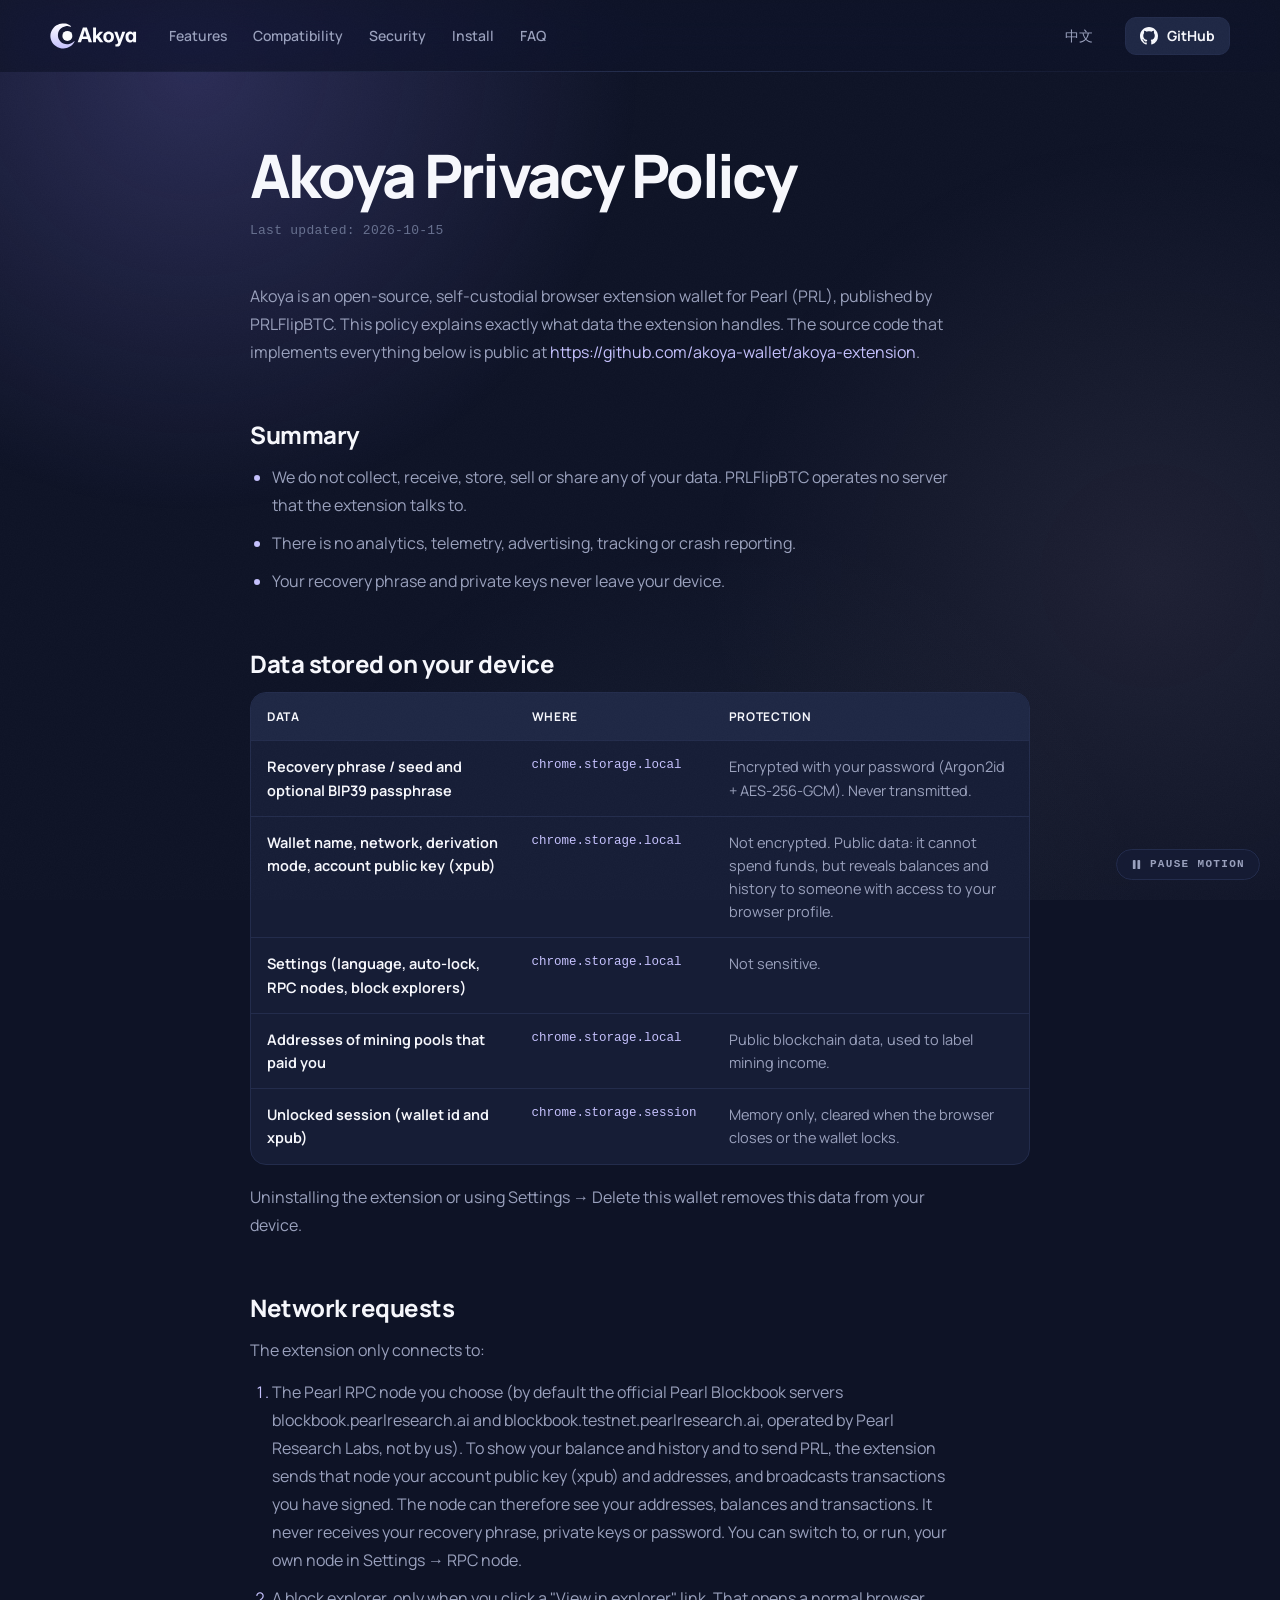
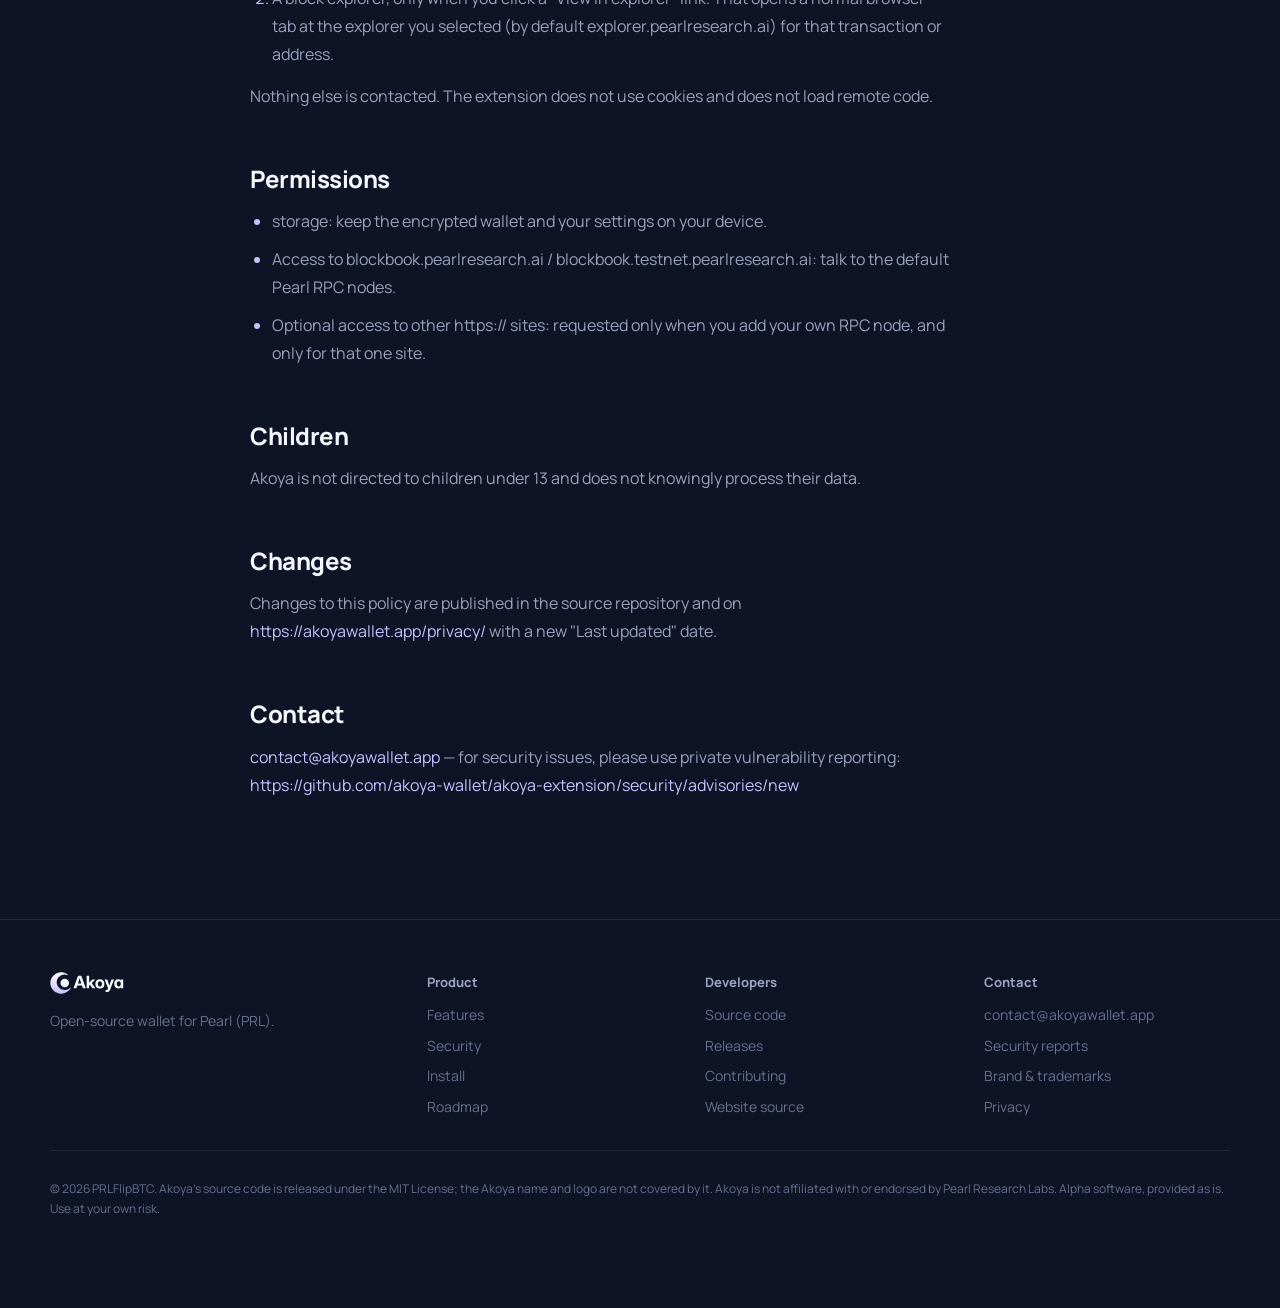
==== privacy/index.html @ c553f6ce "add privacy policy page (en + zh) - /privacy/ and /zh/privacy/: the Akoya extension's privacy policy" ====
<!doctype html>
<html lang="en">
<head>
  <meta charset="utf-8">
  <meta name="viewport" content="width=device-width, initial-scale=1">
  <meta http-equiv="Content-Security-Policy" content="default-src 'none'; img-src 'self'; style-src 'self'; font-src 'self'; base-uri 'none'; form-action 'none'">
  <meta name="referrer" content="strict-origin-when-cross-origin">
  <title>Privacy Policy · Akoya</title>
  <meta name="description" content="What data the Akoya browser extension handles: what stays on your device, what goes to the RPC node you choose, and what is never collected.">
  <link rel="canonical" href="https://akoyawallet.app/privacy/">
  <link rel="alternate" hreflang="en" href="https://akoyawallet.app/privacy/">
  <link rel="alternate" hreflang="zh-Hans" href="https://akoyawallet.app/zh/privacy/">
  <link rel="alternate" hreflang="x-default" href="https://akoyawallet.app/privacy/">
  <meta name="theme-color" content="#0E1326">
  <link rel="icon" href="/favicon.svg" type="image/svg+xml">
  <link rel="icon" href="/assets/icon-32.png" type="image/png" sizes="32x32">
  <link rel="apple-touch-icon" href="/apple-touch-icon.png">
  <link rel="preload" href="/assets/fonts/manrope-latin.woff2" as="font" type="font/woff2" crossorigin>
  <meta property="og:type" content="website">
  <meta property="og:site_name" content="Akoya">
  <meta property="og:url" content="https://akoyawallet.app/privacy/">
  <meta property="og:title" content="Privacy Policy · Akoya">
  <meta property="og:description" content="What data the Akoya browser extension handles: what stays on your device, what goes to the RPC node you choose, and what is never collected.">
  <meta property="og:image" content="https://akoyawallet.app/og.png">
  <meta property="og:image:width" content="1200">
  <meta property="og:image:height" content="630">
  <meta name="twitter:card" content="summary_large_image">
  <link rel="stylesheet" href="/assets/site.css?v=c5e71b8b16">
</head>
<body>
<input type="checkbox" id="still" class="still-toggle" aria-label="Pause animations">
<a class="skip" href="#main">Skip to content</a>
<div class="ambient" aria-hidden="true"><i></i><i></i><i></i></div>

<header class="top">
  <div class="wrap">
    <a class="brand" href="/" aria-label="Akoya home"><img src="/assets/lockup.svg" alt="Akoya" width="88" height="26"></a>
    <nav class="nav" aria-label="Primary">
      <a href="/#features">Features</a>
      <a href="/#compatibility">Compatibility</a>
      <a href="/#security">Security</a>
      <a href="/#install">Install</a>
      <a href="/#faq">FAQ</a>
    </nav>
    <span class="spacer"></span>
    <a class="lang" href="/zh/privacy/" hreflang="zh-Hans" lang="zh-Hans">中文</a>
    <a class="btn sm" href="https://github.com/akoya-wallet/akoya-extension" rel="noopener">
      <svg viewBox="0 0 16 16" fill="currentColor" aria-hidden="true"><path d="M8 0C3.58 0 0 3.58 0 8c0 3.54 2.29 6.53 5.47 7.59.4.07.55-.17.55-.38 0-.19-.01-.82-.01-1.49-2.01.37-2.53-.49-2.69-.94-.09-.23-.48-.94-.82-1.13-.28-.15-.68-.52-.01-.53.63-.01 1.08.58 1.23.82.72 1.21 1.87.87 2.33.66.07-.52.28-.87.51-1.07-1.78-.2-3.64-.89-3.64-3.95 0-.87.31-1.59.82-2.15-.08-.2-.36-1.02.08-2.12 0 0 .67-.21 2.2.82.64-.18 1.32-.27 2-.27.68 0 1.36.09 2 .27 1.53-1.04 2.2-.82 2.2-.82.44 1.1.16 1.92.08 2.12.51.56.82 1.27.82 2.15 0 3.07-1.87 3.75-3.65 3.95.29.25.54.73.54 1.48 0 1.07-.01 1.93-.01 2.2 0 .21.15.46.55.38A8.013 8.013 0 0016 8c0-4.42-3.58-8-8-8z"/></svg>
      <span>GitHub</span>
    </a>
  </div>
</header>

<main id="main">
<article class="policy">
  <div class="wrap">
    <h1>Akoya Privacy Policy</h1>
    <p class="updated">Last updated: 2026-10-15</p>
    <p>Akoya is an open-source, self-custodial browser extension wallet for Pearl (PRL), published by PRLFlipBTC. This policy explains exactly what data the extension handles. The source code that implements everything below is public at <a href="https://github.com/akoya-wallet/akoya-extension" rel="noopener">https://github.com/akoya-wallet/akoya-extension</a>.</p>
    <h2 id="summary">Summary</h2>
    <ul>
      <li>We do not collect, receive, store, sell or share any of your data. PRLFlipBTC operates no server that the extension talks to.</li>
      <li>There is no analytics, telemetry, advertising, tracking or crash reporting.</li>
      <li>Your recovery phrase and private keys never leave your device.</li>
    </ul>
    <h2 id="data">Data stored on your device</h2>
    <div class="table-wrap" role="region" aria-labelledby="data" tabindex="0">
      <table>
        <thead><tr><th scope="col">Data</th><th scope="col">Where</th><th scope="col">Protection</th></tr></thead>
        <tbody>
          <tr><th scope="row">Recovery phrase / seed and optional BIP39 passphrase</th><td data-label="Where">chrome.storage.local</td><td data-label="Protection">Encrypted with your password (Argon2id + AES-256-GCM). Never transmitted.</td></tr>
          <tr><th scope="row">Wallet name, network, derivation mode, account public key (xpub)</th><td data-label="Where">chrome.storage.local</td><td data-label="Protection">Not encrypted. Public data: it cannot spend funds, but reveals balances and history to someone with access to your browser profile.</td></tr>
          <tr><th scope="row">Settings (language, auto-lock, RPC nodes, block explorers)</th><td data-label="Where">chrome.storage.local</td><td data-label="Protection">Not sensitive.</td></tr>
          <tr><th scope="row">Addresses of mining pools that paid you</th><td data-label="Where">chrome.storage.local</td><td data-label="Protection">Public blockchain data, used to label mining income.</td></tr>
          <tr><th scope="row">Unlocked session (wallet id and xpub)</th><td data-label="Where">chrome.storage.session</td><td data-label="Protection">Memory only, cleared when the browser closes or the wallet locks.</td></tr>
        </tbody>
      </table>
    </div>
    <p>Uninstalling the extension or using Settings → Delete this wallet removes this data from your device.</p>
    <h2 id="network">Network requests</h2>
    <p>The extension only connects to:</p>
    <ol>
      <li>The Pearl RPC node you choose (by default the official Pearl Blockbook servers blockbook.pearlresearch.ai and blockbook.testnet.pearlresearch.ai, operated by Pearl Research Labs, not by us). To show your balance and history and to send PRL, the extension sends that node your account public key (xpub) and addresses, and broadcasts transactions you have signed. The node can therefore see your addresses, balances and transactions. It never receives your recovery phrase, private keys or password. You can switch to, or run, your own node in Settings → RPC node.</li>
      <li>A block explorer, only when you click a "View in explorer" link. That opens a normal browser tab at the explorer you selected (by default explorer.pearlresearch.ai) for that transaction or address.</li>
    </ol>
    <p>Nothing else is contacted. The extension does not use cookies and does not load remote code.</p>
    <h2 id="permissions">Permissions</h2>
    <ul>
      <li>storage: keep the encrypted wallet and your settings on your device.</li>
      <li>Access to blockbook.pearlresearch.ai / blockbook.testnet.pearlresearch.ai: talk to the default Pearl RPC nodes.</li>
      <li>Optional access to other https:// sites: requested only when you add your own RPC node, and only for that one site.</li>
    </ul>
    <h2 id="children">Children</h2>
    <p>Akoya is not directed to children under 13 and does not knowingly process their data.</p>
    <h2 id="changes">Changes</h2>
    <p>Changes to this policy are published in the source repository and on <a href="https://akoyawallet.app/privacy/" rel="noopener">https://akoyawallet.app/privacy/</a> with a new "Last updated" date.</p>
    <h2 id="contact">Contact</h2>
    <p><a href="mailto:contact@akoyawallet.app">contact@akoyawallet.app</a> — for security issues, please use private vulnerability reporting: <a href="https://github.com/akoya-wallet/akoya-extension/security/advisories/new" rel="noopener">https://github.com/akoya-wallet/akoya-extension/security/advisories/new</a></p>
  </div>
</article>
</main>

<footer>
  <div class="wrap">
    <div>
      <img src="/assets/lockup.svg" alt="Akoya" width="74" height="22">
      <p>Open-source wallet for Pearl (PRL).</p>
    </div>
    <div>
      <h4>Product</h4>
      <ul>
        <li><a href="/#features">Features</a></li>
        <li><a href="/#security">Security</a></li>
        <li><a href="/#install">Install</a></li>
        <li><a href="/#roadmap">Roadmap</a></li>
      </ul>
    </div>
    <div>
      <h4>Developers</h4>
      <ul>
        <li><a href="https://github.com/akoya-wallet/akoya-extension" rel="noopener">Source code</a></li>
        <li><a href="https://github.com/akoya-wallet/akoya-extension/releases" rel="noopener">Releases</a></li>
        <li><a href="https://github.com/akoya-wallet/akoya-extension/blob/main/CONTRIBUTING.md" rel="noopener">Contributing</a></li>
        <li><a href="https://github.com/akoya-wallet/akoyawallet.app" rel="noopener">Website source</a></li>
      </ul>
    </div>
    <div>
      <h4>Contact</h4>
      <ul>
        <li><a href="mailto:contact@akoyawallet.app">contact@akoyawallet.app</a></li>
        <li><a href="https://github.com/akoya-wallet/akoya-extension/blob/main/SECURITY.md" rel="noopener">Security reports</a></li>
        <li><a href="https://github.com/akoya-wallet/akoya-extension/blob/main/TRADEMARKS.md" rel="noopener">Brand &amp; trademarks</a></li>
        <li><a href="/privacy/">Privacy</a></li>
      </ul>
    </div>
    <p class="legal">© 2026 PRLFlipBTC. Akoya's source code is released under the MIT License; the Akoya name and logo are not covered by it. Akoya is not affiliated with or endorsed by Pearl Research Labs. Alpha software, provided as is. Use at your own risk.</p>
  </div>
</footer>

<label for="still" class="motion-btn"><span class="p"><svg viewBox="0 0 12 12" fill="currentColor" aria-hidden="true"><rect x="2" y="1" width="3" height="10" rx="1"/><rect x="7" y="1" width="3" height="10" rx="1"/></svg>Pause motion</span><span class="r"><svg viewBox="0 0 12 12" fill="currentColor" aria-hidden="true"><path d="M3 1.5v9l7.5-4.5z"/></svg>Play motion</span></label>
</body>
</html>
---- assets/site.css ----
/* akoyawallet.app: every animation here is CSS. No JavaScript, no third-party requests.
   Colours mirror the extension (src/ui/styles.css). Font: Manrope (OFL, assets/fonts/OFL.txt). */

@font-face { font-family: 'Manrope'; font-style: normal; font-display: swap; font-weight: 200 800; src: url('/assets/fonts/manrope-latin.woff2') format('woff2'); unicode-range: U+0000-00FF, U+0131, U+0152-0153, U+02BB-02BC, U+02C6, U+02DA, U+02DC, U+0304, U+0308, U+0329, U+2000-206F, U+20AC, U+2122, U+2191, U+2193, U+2212, U+2215, U+FEFF, U+FFFD; }
@font-face { font-family: 'Manrope'; font-style: normal; font-display: swap; font-weight: 200 800; src: url('/assets/fonts/manrope-latin-ext.woff2') format('woff2'); unicode-range: U+0100-02BA, U+02BD-02C5, U+02C7-02CC, U+02CE-02D7, U+02DD-02FF, U+1D00-1DBF, U+1E00-1E9F, U+1EF2-1EFF, U+2020, U+20A0-20AB, U+20AD-20C0, U+2113, U+2C60-2C7F, U+A720-A7FF; }

@property --a { syntax: '<angle>'; inherits: false; initial-value: 0deg; }

:root {
  --bg: #0e1326;
  --bg-2: #11172a;
  --bg-deep: #0a0e1d;
  --surface: #161d36;
  --surface-2: #1e2744;
  --surface-3: #283255;
  --line: #232c4c;
  --line-soft: rgba(197, 193, 253, 0.1);
  --text: #f6f7fc;
  --muted: #9aa1bd;
  --faint: #67708f;
  --accent: #c5c1fd;
  --accent-ink: #11172a;
  --green: #4fd1a1;
  --red: #ff6b7d;
  --amber: #ffc46b;
  --pink: #f1d6ee;
  --cyan: #c3e4f2;
  --satin: linear-gradient(100deg, #fdfcff 0%, #c5c1fd 18%, #fdfcff 32%, #f1d6ee 46%, #c3e4f2 60%, #fdfcff 72%, #c5c1fd 86%, #fdfcff 100%);
  --font: 'Manrope', -apple-system, BlinkMacSystemFont, 'Segoe UI', 'PingFang SC', 'Hiragino Sans GB', 'Microsoft YaHei', sans-serif;
  --mono: ui-monospace, 'SF Mono', Menlo, Consolas, 'Liberation Mono', monospace;
  --wrap: 1180px;
  --gutter: 28px;
  --ease: cubic-bezier(0.2, 0.8, 0.2, 1);
  color-scheme: dark;
}

*, *::before, *::after { box-sizing: border-box; }
html { scroll-behavior: smooth; scroll-padding-top: 84px; -webkit-text-size-adjust: 100%; }
body { margin: 0; background: var(--bg); color: var(--text); font: 16px/1.6 var(--font); -webkit-font-smoothing: antialiased; overflow-x: clip; }
img, svg { display: block; max-width: 100%; }
a { color: var(--accent); text-decoration: none; }
a:hover { text-decoration: underline; text-underline-offset: 3px; }
code, .mono { font-family: var(--mono); font-size: 0.9em; }
h1, h2, h3 { margin: 0; line-height: 1.05; letter-spacing: -0.035em; font-weight: 750; }
p { margin: 0; }
:focus-visible { outline: 2px solid var(--accent); outline-offset: 3px; border-radius: 6px; }
.sr-only { position: absolute; width: 1px; height: 1px; padding: 0; margin: -1px; overflow: hidden; clip: rect(0 0 0 0); white-space: nowrap; border: 0; }
.skip { position: absolute; left: -9999px; }
.skip:focus { left: 16px; top: 16px; z-index: 100; background: var(--accent); color: var(--accent-ink); padding: 8px 12px; border-radius: 8px; }

.wrap { width: 100%; max-width: calc(var(--wrap) + var(--gutter) * 2); margin: 0 auto; padding: 0 var(--gutter); }
.satin { background: var(--satin); background-size: 250% 100%; -webkit-background-clip: text; background-clip: text; color: transparent; animation: satin 7s linear infinite; }
.eyebrow { display: inline-flex; align-items: center; gap: 12px; font: 600 12px/1 var(--mono); letter-spacing: 0.16em; text-transform: uppercase; color: var(--accent); }
.eyebrow::before { content: ''; width: 28px; height: 1px; background: currentColor; opacity: 0.6; }
.lede { color: var(--muted); font-size: 18px; max-width: 600px; }

/* ---------- ambient background: drifting nacre light + film grain ---------- */
.ambient { position: fixed; inset: 0; z-index: -1; overflow: hidden; pointer-events: none; }
.ambient i { position: absolute; width: 70vmax; height: 70vmax; border-radius: 50%; }
.ambient i:nth-child(1) { left: -20vmax; top: -30vmax; background: radial-gradient(closest-side, rgba(110, 104, 196, 0.3), transparent); animation: drift1 26s ease-in-out infinite alternate; }
.ambient i:nth-child(2) { right: -25vmax; top: 10vmax; background: radial-gradient(closest-side, rgba(241, 214, 238, 0.07), transparent); animation: drift2 32s ease-in-out infinite alternate; }
.ambient i:nth-child(3) { left: 20vmax; bottom: -40vmax; background: radial-gradient(closest-side, rgba(195, 228, 242, 0.06), transparent); animation: drift3 38s ease-in-out infinite alternate; }
body::after { content: ''; position: fixed; inset: 0; z-index: 60; pointer-events: none; background: url('/assets/grain.svg'); opacity: 0.035; }

/* ---------- motion toggle (a checkbox: no JS) ---------- */
.still-toggle { position: fixed; top: 0; left: 0; opacity: 0; pointer-events: none; }
.motion-btn { position: fixed; right: 20px; bottom: 20px; z-index: 70; display: inline-flex; align-items: center; gap: 8px; padding: 9px 14px; border-radius: 999px; background: rgba(22, 29, 54, 0.82); -webkit-backdrop-filter: blur(10px); backdrop-filter: blur(10px); border: 1px solid var(--line); color: var(--muted); font: 600 11px/1 var(--mono); letter-spacing: 0.12em; text-transform: uppercase; cursor: pointer; user-select: none; }
.motion-btn:hover { color: var(--text); }
.motion-btn span { display: inline-flex; align-items: center; gap: 8px; }
.motion-btn .r { display: none; }
.motion-btn svg { width: 11px; height: 11px; }
html:has(.still-toggle:checked) .motion-btn .p { display: none; }
html:has(.still-toggle:checked) .motion-btn .r { display: inline-flex; }
html:has(.still-toggle:focus-visible) .motion-btn { outline: 2px solid var(--accent); outline-offset: 3px; }
html:has(.still-toggle:checked) *, html:has(.still-toggle:checked) *::before, html:has(.still-toggle:checked) *::after { animation-play-state: paused !important; }
html:has(.still-toggle:checked) .reveal, html:has(.still-toggle:checked) .intro > span, html:has(.still-toggle:checked) .rows .row, html:has(.still-toggle:checked) .sec-list li { animation: none !important; }

/* ---------- header ---------- */
.top { position: sticky; top: 0; z-index: 50; background: rgba(14, 19, 38, 0.72); -webkit-backdrop-filter: saturate(150%) blur(16px); backdrop-filter: saturate(150%) blur(16px); }
.top::after { content: ''; position: absolute; inset: auto 0 0; height: 1px; background: linear-gradient(90deg, transparent, var(--line), transparent); }
.top .wrap { display: flex; align-items: center; gap: 32px; height: 72px; }
.brand { flex-shrink: 0; }
.brand img { height: 26px; width: auto; }
.nav { display: flex; gap: 26px; font-size: 14px; font-weight: 550; }
.nav a { color: var(--muted); position: relative; }
.nav a::after { content: ''; position: absolute; left: 0; right: 0; bottom: -6px; height: 1px; background: var(--accent); transform: scaleX(0); transform-origin: left; transition: transform 0.3s var(--ease); }
.nav a:hover { color: var(--text); text-decoration: none; }
.nav a:hover::after { transform: scaleX(1); }
.top .spacer { flex: 1; }
.top .lang { font-size: 14px; color: var(--muted); }
.top .lang:hover { color: var(--text); text-decoration: none; }

/* ---------- buttons ---------- */
.btn { position: relative; overflow: hidden; display: inline-flex; align-items: center; justify-content: center; gap: 9px; height: 50px; padding: 0 22px; border-radius: 14px; font-weight: 700; font-size: 15px; color: var(--text); background: var(--surface-2); border: 1px solid var(--line); white-space: nowrap; transition: background 0.2s, transform 0.25s var(--ease), box-shadow 0.25s; }
.btn:hover { background: var(--surface-3); text-decoration: none; transform: translateY(-2px); }
.btn svg { width: 18px; height: 18px; }
.btn.primary { background: var(--accent); border-color: var(--accent); color: var(--accent-ink); box-shadow: 0 10px 34px rgba(197, 193, 253, 0.28); }
.btn.primary:hover { background: #d3d0ff; box-shadow: 0 16px 46px rgba(197, 193, 253, 0.42); }
.btn.primary::after { content: ''; position: absolute; inset: 0; background: linear-gradient(110deg, transparent 30%, rgba(255, 255, 255, 0.65) 50%, transparent 70%); transform: translateX(-120%); animation: sweep 4.5s var(--ease) infinite 1.5s; }
.btn.sm { height: 38px; padding: 0 14px; font-size: 14px; border-radius: 11px; }

/* ---------- hero ---------- */
.hero { position: relative; padding: 60px 0 48px; overflow-x: clip; }
.hero > .wrap { display: grid; grid-template-columns: minmax(0, 1.05fr) minmax(0, 0.95fr); gap: 40px; align-items: center; }
.hero-top { display: flex; flex-wrap: wrap; align-items: center; gap: 14px 18px; }
.badge { display: inline-flex; align-items: center; gap: 8px; padding: 6px 12px 6px 10px; border-radius: 999px; background: rgba(197, 193, 253, 0.1); border: 1px solid rgba(197, 193, 253, 0.26); color: var(--accent); font-size: 13px; font-weight: 700; }
.badge .dot { width: 7px; height: 7px; border-radius: 50%; background: var(--accent); animation: ping-a 2.4s ease-out infinite; }
.display { font-size: clamp(56px, 8.2vw, 112px); line-height: 0.98; letter-spacing: -0.052em; font-weight: 800; margin: 28px 0 26px; }
.display .line { display: block; overflow: hidden; padding: 0 0.04em 0.08em 0; margin-bottom: -0.08em; }
.display .line > span { display: inline-block; }
.intro > span { animation: line-up 1.1s var(--ease) both; }
.intro + .intro > span { animation-delay: 0.14s; }
.hero .lede { font-size: 19px; }
.cta { display: flex; flex-wrap: wrap; gap: 12px; margin-top: 34px; }
.fine { margin-top: 18px; font-size: 13px; color: var(--faint); }

/* key-flow diagram: keys stay left, only signatures cross the wall */
.flow { margin-top: 40px; max-width: 520px; padding-top: 22px; border-top: 1px solid var(--line-soft); }
.flow-head { display: flex; justify-content: space-between; font: 600 10.5px/1 var(--mono); letter-spacing: 0.16em; text-transform: uppercase; color: var(--faint); margin-bottom: 8px; }
.flow svg { width: 100%; height: auto; overflow: visible; }
.flow .wire { fill: none; stroke: rgba(197, 193, 253, 0.18); stroke-width: 1.2; }
.flow .beam { fill: none; stroke: var(--accent); stroke-width: 2.2; stroke-linecap: round; stroke-dasharray: 10 260; animation: beam 3s linear infinite; filter: drop-shadow(0 0 4px rgba(197, 193, 253, 0.9)); }
.flow .beam.b2 { animation-delay: -1s; }
.flow .beam.b3 { animation-delay: -2s; }
.flow .beam.out { stroke: var(--green); filter: drop-shadow(0 0 5px rgba(79, 209, 161, 0.9)); stroke-dasharray: 12 200; animation: beam-out 2s linear infinite 0.6s; }
.flow .wall { stroke: rgba(197, 193, 253, 0.25); stroke-dasharray: 3 5; }
.flow .node { fill: var(--surface); stroke: rgba(197, 193, 253, 0.35); }
.flow .glyph { fill: none; stroke: var(--accent); stroke-width: 1.6; stroke-linecap: round; stroke-linejoin: round; }
.flow .hub-ring { fill: none; stroke: var(--accent); transform-origin: 236px 82px; animation: hub-pulse 3s ease-out infinite; }
.flow .hub { fill: var(--bg-deep); stroke: rgba(197, 193, 253, 0.6); }
.flow text { font: 600 10px var(--mono); fill: var(--faint); letter-spacing: 0.05em; }
.flow text.out { fill: var(--green); }
.flow-foot { display: grid; grid-template-columns: 1fr 1fr; gap: 16px; margin-top: 8px; font-size: 13px; color: var(--muted); }
.flow-foot p:last-child { text-align: right; }
.flow-foot b { display: block; color: var(--text); font-weight: 700; }

/* stage: pearl, satellites, floating device */
.stage { position: relative; display: grid; place-items: center; min-height: 660px; perspective: 1400px; }
.orb { position: absolute; width: 470px; height: 470px; border-radius: 50%; right: -80px; top: 40px; background: radial-gradient(circle at 34% 30%, #ffffff 0%, #eeebff 13%, #c5c1fd 38%, #7f79cf 68%, #343872 100%); box-shadow: 0 0 140px 50px rgba(197, 193, 253, 0.16); animation: breathe 9s ease-in-out infinite; }
.orb::before { content: ''; position: absolute; inset: 0; border-radius: 50%; background: conic-gradient(from var(--a), transparent 0deg, rgba(241, 214, 238, 0.6) 60deg, transparent 120deg, rgba(195, 228, 242, 0.55) 200deg, transparent 260deg, rgba(255, 255, 255, 0.4) 320deg, transparent 360deg); mix-blend-mode: soft-light; animation: spin 14s linear infinite; }
.orb::after { content: ''; position: absolute; inset: 0; border-radius: 50%; background: radial-gradient(circle at 70% 78%, rgba(195, 228, 242, 0.4), transparent 45%), radial-gradient(circle at 22% 70%, rgba(241, 214, 238, 0.4), transparent 40%); }
.mini { position: absolute; border-radius: 50%; background: radial-gradient(circle at 35% 30%, #fff, #c5c1fd 55%, #4b4f8f); box-shadow: 0 0 24px rgba(197, 193, 253, 0.5); }
.mini.m1 { width: 22px; height: 22px; left: 4%; top: 16%; animation: float-a 7s ease-in-out infinite; }
.mini.m2 { width: 12px; height: 12px; right: 12%; bottom: 10%; animation: float-b 9s ease-in-out infinite; }
.mini.m3 { width: 8px; height: 8px; left: 16%; bottom: 12%; animation: float-a 11s ease-in-out infinite -3s; }
.mini.m4 { width: 16px; height: 16px; right: 4%; top: 4%; animation: float-b 8s ease-in-out infinite -2s; }
.device { position: relative; animation: float 7s ease-in-out infinite; transform-style: preserve-3d; }
.device .popup { transform: rotateY(-7deg) rotateX(3deg) rotateZ(0.5deg); transition: transform 0.9s var(--ease); }
.stage:hover .device .popup { transform: none; }
.chip { position: absolute; z-index: 2; display: flex; align-items: center; gap: 10px; padding: 10px 14px 10px 10px; border-radius: 14px; background: rgba(22, 29, 54, 0.84); -webkit-backdrop-filter: blur(12px); backdrop-filter: blur(12px); border: 1px solid var(--line); box-shadow: 0 20px 50px rgba(3, 6, 18, 0.5); font-size: 13px; font-weight: 700; white-space: nowrap; }
.chip small { display: block; color: var(--faint); font-weight: 500; font-size: 11px; }
.chip .ci { width: 30px; height: 30px; border-radius: 9px; display: grid; place-items: center; background: rgba(197, 193, 253, 0.14); color: var(--accent); }
.chip .ci.g { background: rgba(79, 209, 161, 0.14); color: var(--green); }
.chip .ci svg { width: 16px; height: 16px; }
.chip.c1 { left: -6px; top: 110px; animation: bob 6s ease-in-out infinite; }
.chip.c2 { right: -34px; bottom: 74px; animation: bob 7s ease-in-out infinite -2.5s; }
.caption { position: absolute; bottom: 0; left: 0; right: 0; text-align: center; font-size: 12px; color: var(--faint); }

/* ---------- popup mock (mirrors the real home screen) ---------- */
.popup { position: relative; width: 340px; border-radius: 24px; background: var(--bg-2); border: 1px solid var(--line); box-shadow: 0 50px 100px rgba(3, 6, 18, 0.65), 0 0 0 1px rgba(255, 255, 255, 0.04) inset; overflow: hidden; font-size: 13px; line-height: 1.45; user-select: none; }
.popup::after { content: ''; position: absolute; inset: 0; pointer-events: none; background: linear-gradient(115deg, transparent 35%, rgba(255, 255, 255, 0.07) 48%, transparent 60%); transform: translateX(-100%); animation: sheen 7s ease-in-out infinite 2s; }
.popup .bar { display: flex; align-items: center; gap: 8px; padding: 12px 12px 6px; }
.popup .acct { display: flex; align-items: center; gap: 8px; font-weight: 700; }
.popup .grow { flex: 1; min-width: 0; }
.avatar { width: 28px; height: 28px; border-radius: 50%; flex-shrink: 0; background: linear-gradient(180deg, #fdfcff 0%, #c5c1fd 100%); box-shadow: inset 0 -2px 4px rgba(0, 0, 0, 0.25); display: grid; place-items: center; font-size: 12px; font-weight: 800; color: var(--accent-ink); }
.pill { font-size: 11px; padding: 3px 8px; border-radius: 999px; background: var(--surface-2); color: var(--muted); white-space: nowrap; }
.popup .ib { width: 30px; height: 30px; display: grid; place-items: center; color: var(--muted); }
.popup .ib svg { width: 17px; height: 17px; }
.popup .ib.spin svg { animation: spin-r 6s linear infinite; }
.popup .balance { text-align: center; padding: 24px 0 18px; }
.popup .amount { display: inline-flex; align-items: flex-end; font-size: 38px; font-weight: 800; letter-spacing: -0.03em; line-height: 1; font-variant-numeric: tabular-nums; }
.popup .unit { font-size: 16px; color: var(--muted); font-weight: 700; margin-left: 7px; letter-spacing: 0; }
.odo { display: inline-block; height: 1em; overflow: hidden; }
.odo > span { display: block; transform: translateY(var(--to)); animation: odo 2.2s var(--ease) both 0.2s; }
.odo > span > span { display: block; height: 1em; line-height: 1; }
.odo.n1 { --to: -1em; } .odo.n2 { --to: -2em; } .odo.n4 { --to: -4em; } .odo.n5 { --to: -5em; } .odo.n8 { --to: -8em; }
.odo.o2 > span { animation-delay: 0.3s; } .odo.o3 > span { animation-delay: 0.4s; } .odo.o4 > span { animation-delay: 0.5s; } .odo.o5 > span { animation-delay: 0.6s; }
.popup .sub { margin: 12px auto 0; width: 220px; font-size: 12px; color: var(--amber); }
.mature { position: relative; height: 4px; margin-top: 8px; border-radius: 4px; background: rgba(255, 196, 107, 0.14); overflow: hidden; }
.mature i { position: absolute; inset: 0 28% 0 0; border-radius: 4px; background: linear-gradient(90deg, rgba(255, 196, 107, 0.6), var(--amber)); transform-origin: left; animation: grow 2.4s var(--ease) both 0.6s; overflow: hidden; }
.mature i::after { content: ''; position: absolute; inset: 0; background: linear-gradient(90deg, transparent, rgba(255, 255, 255, 0.75), transparent); transform: translateX(-100%); animation: sheen 2.6s ease-in-out infinite 3s; }
.popup .actions { display: grid; grid-template-columns: repeat(3, 1fr); gap: 8px; padding: 0 14px; }
.popup .action { background: var(--surface); border-radius: 14px; padding: 12px 4px 10px; display: flex; flex-direction: column; align-items: center; gap: 6px; font-size: 12px; }
.popup .action .ic { width: 32px; height: 32px; border-radius: 50%; background: rgba(197, 193, 253, 0.14); color: var(--accent); display: grid; place-items: center; }
.popup .action .ic svg { width: 16px; height: 16px; }
.popup .sect { display: flex; justify-content: space-between; color: var(--muted); font-size: 12px; padding: 18px 16px 8px; }
.popup .sect span:last-child { color: var(--accent); }
.popup .list { display: grid; gap: 6px; padding: 0 14px 14px; }
.popup .item { position: relative; display: flex; align-items: center; gap: 10px; background: var(--surface); border-radius: 12px; padding: 9px 11px; animation: slide-in 0.8s var(--ease) both; }
.popup .item:nth-child(1) { animation-delay: 0.9s; } .popup .item:nth-child(2) { animation-delay: 1.05s; } .popup .item:nth-child(3) { animation-delay: 1.2s; }
.popup .item.fresh::before { content: ''; position: absolute; inset: 0; border-radius: inherit; box-shadow: 0 0 0 1px rgba(79, 209, 161, 0.55), 0 0 18px rgba(79, 209, 161, 0.18); opacity: 0; animation: fresh 4s ease-in-out infinite 2s; }
.popup .tx { width: 32px; height: 32px; border-radius: 50%; display: grid; place-items: center; flex-shrink: 0; }
.popup .tx svg { width: 16px; height: 16px; }
.popup .tx.in { color: var(--green); background: rgba(79, 209, 161, 0.12); }
.popup .tx.out { color: var(--accent); background: rgba(197, 193, 253, 0.12); }
.popup .tx.mine { color: var(--amber); background: rgba(255, 196, 107, 0.12); }
.popup .t { font-weight: 700; font-size: 13px; }
.popup .m { color: var(--faint); font-size: 11px; font-family: var(--mono); }
.popup .v { text-align: right; font-weight: 750; font-variant-numeric: tabular-nums; }
.popup .v.in { color: var(--green); }
.popup .tabs { display: grid; grid-template-columns: repeat(3, 1fr); border-top: 1px solid var(--line); padding: 8px 0 10px; }
.popup .tabs span { display: flex; flex-direction: column; align-items: center; gap: 3px; font-size: 11px; color: var(--faint); }
.popup .tabs span.on { color: var(--accent); }
.popup .tabs svg { width: 18px; height: 18px; }

/* ---------- marquee ---------- */
.marquee { position: relative; overflow: hidden; border-top: 1px solid var(--line-soft); border-bottom: 1px solid var(--line-soft); background: rgba(10, 14, 29, 0.55); -webkit-mask: linear-gradient(90deg, transparent, #000 8%, #000 92%, transparent); mask: linear-gradient(90deg, transparent, #000 8%, #000 92%, transparent); }
.marquee-track { display: flex; width: max-content; animation: marquee 52s linear infinite; }
.marquee:hover .marquee-track { animation-play-state: paused; }
.marquee ul { list-style: none; margin: 0; padding: 22px 0; display: flex; }
.marquee li { display: flex; align-items: center; gap: 8px; padding-left: 26px; font: 500 13px/1 var(--mono); letter-spacing: 0.04em; color: var(--muted); white-space: nowrap; }
.marquee li::after { content: ''; width: 7px; height: 7px; border-radius: 50%; margin-left: 18px; background: radial-gradient(circle at 35% 30%, #fff, #c5c1fd 60%, #5a5ea0); }
.marquee li b { color: var(--text); font-weight: 700; }

/* ---------- sections ---------- */
section.block { padding: 128px 0; position: relative; }
.head { max-width: 760px; margin-bottom: 60px; }
.head h2 { font-size: clamp(38px, 5.2vw, 64px); margin: 20px 0 20px; }
.head.center { margin-left: auto; margin-right: auto; text-align: center; }
.head.center .lede { margin: 0 auto; }
.head.center .eyebrow::after { content: ''; width: 28px; height: 1px; background: currentColor; opacity: 0.6; }

/* scroll-driven reveals (Chrome, Edge, Safari 26+). Without support everything is simply visible. */
@supports (animation-timeline: view()) {
  .reveal { animation: rise linear both; animation-timeline: view(); animation-range: entry 0% entry 55%; }
  .reveal.d1 { animation-range: entry 8% entry 63%; }
  .reveal.d2 { animation-range: entry 16% entry 71%; }
  .reveal.d3 { animation-range: entry 24% entry 79%; }
  .sec-list li { animation: rise-x linear both; animation-timeline: view(); animation-range: entry 10% cover 30%; }
  .road-line i { animation: fill-x linear both; animation-timeline: view(); animation-range: entry 40% cover 50%; }
  .rows .row { animation: row-in linear both; animation-timeline: view(); animation-range: entry 10% cover 30%; }
  .rows .row:nth-child(2) { animation-range: entry 25% cover 38%; }
  .rows .row:nth-child(3) { animation-range: entry 40% cover 46%; }
}

/* features: bento */
.bento { display: grid; grid-template-columns: repeat(3, minmax(0, 1fr)); gap: 16px; }
.card { position: relative; isolation: isolate; background: linear-gradient(180deg, var(--surface) 0%, rgba(22, 29, 54, 0.55) 100%); border: 1px solid var(--line-soft); border-radius: 22px; padding: 28px; transition: transform 0.45s var(--ease); }
.card::before { content: ''; position: absolute; inset: -1px; z-index: -1; border-radius: inherit; padding: 1px; background: conic-gradient(from var(--a), transparent 0deg, transparent 200deg, var(--accent) 260deg, var(--pink) 300deg, var(--cyan) 330deg, transparent 360deg); -webkit-mask: linear-gradient(#000 0 0) content-box, linear-gradient(#000 0 0); -webkit-mask-composite: xor; mask-composite: exclude; opacity: 0; transition: opacity 0.4s; animation: spin 5s linear infinite; }
.card:hover { transform: translateY(-4px); }
.card:hover::before { opacity: 1; }
.card .ic { width: 44px; height: 44px; border-radius: 13px; background: rgba(197, 193, 253, 0.12); color: var(--accent); display: grid; place-items: center; margin-bottom: 22px; transition: transform 0.45s var(--ease); }
.card:hover .ic { transform: rotate(-8deg) scale(1.08); }
.card .ic svg { width: 21px; height: 21px; }
.card h3 { font-size: 19px; letter-spacing: -0.015em; margin-bottom: 8px; }
.card p { color: var(--muted); font-size: 15px; }
.card.wide { grid-column: span 2; display: grid; grid-template-columns: minmax(0, 0.85fr) minmax(0, 1.15fr); gap: 28px; align-items: center; }

/* review mini-visual */
.review { position: relative; border-radius: 16px; background: var(--bg-deep); border: 1px solid var(--line); padding: 14px; font-size: 13px; overflow: hidden; }
.review .rv { position: relative; z-index: 1; display: flex; align-items: center; justify-content: space-between; gap: 12px; height: 39px; padding: 0 10px; }
.review .rv span { color: var(--faint); }
.review .rv b { font-weight: 700; }
.review .rv code { color: var(--muted); }
.review .scan { position: absolute; left: 14px; right: 14px; top: 14px; height: 39px; border-radius: 9px; background: rgba(197, 193, 253, 0.1); box-shadow: inset 0 0 0 1px rgba(197, 193, 253, 0.28); animation: scan 6s var(--ease) infinite; }
.review .sign { position: relative; margin-top: 10px; height: 42px; border-radius: 11px; display: grid; place-items: center; background: var(--surface-2); font-weight: 750; overflow: hidden; }
.review .sign::before { content: ''; position: absolute; inset: 0; background: var(--accent); transform: scaleX(0); transform-origin: left; animation: sign-fill 6s var(--ease) infinite; }
.review .sign span { position: relative; display: inline-flex; align-items: center; gap: 8px; animation: sign-ink 6s linear infinite; }
.review .sign svg { width: 16px; height: 16px; stroke-dasharray: 24; stroke-dashoffset: 24; animation: tick 6s ease infinite; }

/* maturity mini-visual */
.blocks { position: relative; }
.blocks > div { display: grid; grid-template-columns: repeat(10, minmax(0, 1fr)); gap: 6px; }
.blocks i { aspect-ratio: 1; border-radius: 5px; background: var(--surface-2); border: 1px solid var(--line); }
.blocks .on { position: absolute; inset: 0; animation: ripen 10s infinite; }
.blocks .on i { background: rgba(255, 196, 107, 0.5); border-color: rgba(255, 196, 107, 0.9); box-shadow: 0 0 12px rgba(255, 196, 107, 0.25); animation: ripen-i 10s infinite; }
.mature-box { border-radius: 16px; background: var(--bg-deep); border: 1px solid var(--line); padding: 18px; }
.mature-box .status { display: flex; justify-content: space-between; align-items: center; gap: 12px; margin-top: 16px; font-size: 13px; }
.mature-box .status > span { color: var(--faint); font-family: var(--mono); font-size: 12px; }
.flip { position: relative; display: inline-block; height: 1.4em; overflow: hidden; font-weight: 750; text-align: right; }
.flip > span { display: flex; flex-direction: column; animation: flip-state 10s linear infinite; }
.flip > span > span { height: 1.4em; line-height: 1.4em; }
.flip .a { color: var(--amber); }
.flip .b { color: var(--green); }

/* ---------- compatibility ---------- */
.tint { background: linear-gradient(180deg, transparent 0%, rgba(10, 14, 29, 0.7) 18%, rgba(10, 14, 29, 0.7) 82%, transparent 100%); }
.split { display: grid; grid-template-columns: minmax(0, 1fr) minmax(0, 1fr); gap: 72px; align-items: center; }
.split .head { margin-bottom: 0; }
.split .lede + .lede { margin-top: 16px; }
.diagram { position: relative; background: var(--surface); border: 1px solid var(--line-soft); border-radius: 24px; padding: 30px; box-shadow: 0 40px 90px rgba(3, 6, 18, 0.4); }
.phrase { position: relative; font: 13px/1.6 var(--mono); background: var(--bg-deep); border: 1px dashed var(--line); border-radius: 13px; padding: 13px 15px; }
.phrase b { color: var(--text); font-weight: 750; font-family: var(--font); font-size: 12px; display: block; margin-bottom: 4px; letter-spacing: 0.02em; }
.phrase .dots { background: linear-gradient(90deg, var(--faint) 0%, var(--faint) 40%, var(--accent) 50%, var(--faint) 60%, var(--faint) 100%); background-size: 250% 100%; -webkit-background-clip: text; background-clip: text; color: transparent; animation: satin 3.5s linear infinite; }
.rows { position: relative; display: grid; gap: 10px; margin-top: 22px; padding-left: 28px; }
.rows::before { content: ''; position: absolute; left: 10px; top: -22px; bottom: 30px; width: 2px; border-radius: 2px; background: var(--line); }
.rows::after { content: ''; position: absolute; left: 10px; top: -22px; width: 2px; height: 40px; border-radius: 2px; background: linear-gradient(transparent, var(--accent), transparent); animation: spine 2.6s ease-in infinite; }
.row { position: relative; display: grid; grid-template-columns: 1fr auto 22px; align-items: center; gap: 12px; padding: 13px 15px; border-radius: 13px; background: var(--bg-2); border: 1px solid var(--line); view-timeline: --row block; }
.row::before { content: ''; position: absolute; left: -19px; top: 50%; width: 19px; height: 2px; background: var(--line); }
.row .who { font-weight: 750; font-size: 14px; }
.row .who small { display: block; color: var(--faint); font-weight: 500; font-size: 12px; }
.row code { color: var(--muted); font-size: 13px; }
.row svg { width: 20px; height: 20px; }
.row.ok svg { color: var(--green); }
.row.ok svg path { stroke-dasharray: 24; }
.row.akoya { border-color: rgba(197, 193, 253, 0.5); background: rgba(197, 193, 253, 0.07); box-shadow: 0 0 0 4px rgba(197, 193, 253, 0.05); }
.row.akoya::before { background: var(--accent); }
.row.bad { border-color: rgba(255, 107, 125, 0.32); }
.row.bad code { color: var(--red); position: relative; }
.row.bad code::after { content: ''; position: absolute; left: 0; right: 0; top: 52%; height: 1.5px; background: var(--red); transform-origin: left; animation: strike 4s var(--ease) infinite; }
.row.bad svg { color: var(--red); animation: shake 4s ease infinite; }
@supports (animation-timeline: view()) {
  .row.ok svg path { animation: tick-in linear both; animation-timeline: --row; animation-range: cover 20% cover 40%; }
}
.diagram .note { margin-top: 16px; font-size: 12px; color: var(--faint); }
.specs { margin-top: 30px; display: grid; grid-template-columns: auto 1fr; gap: 10px 22px; font-size: 14px; }
.specs dt { color: var(--faint); }
.specs dd { margin: 0; font-family: var(--mono); font-size: 13px; color: var(--text); overflow-wrap: anywhere; }

/* ---------- security ---------- */
#security .split { align-items: start; }
#security .head { position: sticky; top: 112px; }
.vault { position: relative; width: 240px; height: 240px; margin-top: 48px; }
.vault > svg { position: absolute; inset: 0; width: 100%; height: 100%; overflow: visible; }
.vault .r1 { animation: spin-r 40s linear infinite; transform-origin: 120px 120px; }
.vault .r2 { animation: spin-r 24s linear infinite reverse; transform-origin: 120px 120px; }
.vault .r3 { animation: spin-r 70s linear infinite; transform-origin: 120px 120px; }
.vault text { font: 600 9.5px var(--mono); letter-spacing: 0.2em; fill: var(--accent); fill-opacity: 0.85; }
.vault .core { position: absolute; inset: 76px; border-radius: 50%; display: grid; place-items: center; background: radial-gradient(circle at 35% 30%, #2c3560, var(--bg-deep)); border: 1px solid rgba(197, 193, 253, 0.35); box-shadow: 0 0 60px rgba(197, 193, 253, 0.25); color: var(--accent); animation: breathe 5s ease-in-out infinite; }
.vault .core svg { width: 32px; height: 32px; }
.sec-list { list-style: none; margin: 0; padding: 0; counter-reset: s; border-top: 1px solid var(--line); }
.sec-list li { counter-increment: s; display: grid; grid-template-columns: 56px 1fr; gap: 6px 12px; padding: 24px 0; border-bottom: 1px solid var(--line); }
.sec-list li::before { content: counter(s, decimal-leading-zero); grid-row: span 2; align-self: start; display: grid; place-items: center; width: 38px; height: 38px; border-radius: 50%; border: 1px solid rgba(197, 193, 253, 0.3); font: 600 12px/1 var(--mono); color: var(--accent); background: rgba(197, 193, 253, 0.06); }
.sec-list b { font-size: 17px; font-weight: 750; }
.sec-list span { color: var(--muted); font-size: 15px; }
.links { display: flex; flex-wrap: wrap; gap: 10px; margin-top: 32px; }

/* ---------- install ---------- */
.steps-wrap { position: relative; }
.steps { position: relative; list-style: none; margin: 0; padding: 0; display: grid; grid-template-columns: repeat(3, minmax(0, 1fr)); gap: 16px; counter-reset: st; }
.steps li { counter-increment: st; position: relative; padding: 26px; border-radius: 20px; background: var(--surface); border: 1px solid var(--line-soft); }
.steps li::before { content: counter(st); position: relative; z-index: 2; display: grid; place-items: center; width: 36px; height: 36px; border-radius: 50%; background: var(--accent); color: var(--accent-ink); font-weight: 800; font-size: 14px; margin-bottom: 18px; box-shadow: 0 0 24px rgba(197, 193, 253, 0.5); }
.steps h3 { font-size: 18px; margin-bottom: 8px; letter-spacing: -0.01em; }
.steps p { color: var(--muted); font-size: 15px; }
.steps code { color: var(--text); background: var(--bg-deep); padding: 1px 6px; border-radius: 6px; }
.verify { margin-top: 16px; display: grid; grid-template-columns: minmax(0, 0.9fr) minmax(0, 1.1fr); gap: 32px; align-items: center; padding: 30px; border-radius: 20px; border: 1px solid var(--line-soft); background: var(--surface); }
.verify h3 { font-size: 19px; margin-bottom: 8px; }
.verify p { color: var(--muted); font-size: 15px; }
pre { margin: 0; padding: 18px 20px; border-radius: 13px; background: var(--bg-deep); border: 1px solid var(--line); overflow-x: auto; font: 13px/1.75 var(--mono); color: var(--text); }
pre .c { color: var(--faint); }
pre .caret { display: inline-block; width: 8px; height: 1.1em; vertical-align: -0.2em; background: var(--accent); animation: blink 1.1s steps(1) infinite; }
.store { margin-top: 16px; display: flex; align-items: center; gap: 14px; padding: 18px 22px; border-radius: 15px; border: 1px dashed var(--line); color: var(--muted); font-size: 15px; }
.store svg { width: 22px; height: 22px; color: var(--accent); flex-shrink: 0; }
.store b { color: var(--text); }

/* ---------- safety ---------- */
section.block.safety { padding-bottom: 0; }
.safety .panel { position: relative; isolation: isolate; overflow: hidden; border-radius: 28px; padding: 52px; background: radial-gradient(600px 300px at 100% 0%, rgba(255, 196, 107, 0.1), transparent 70%), var(--surface); display: grid; grid-template-columns: minmax(0, 1fr) minmax(0, 1fr); gap: 48px; }
.safety .panel::before { content: ''; position: absolute; inset: 0; z-index: -1; border-radius: inherit; padding: 1px; background: conic-gradient(from var(--a), rgba(255, 196, 107, 0.15) 0deg, rgba(255, 196, 107, 0.15) 250deg, var(--amber) 300deg, rgba(255, 196, 107, 0.15) 350deg); -webkit-mask: linear-gradient(#000 0 0) content-box, linear-gradient(#000 0 0); -webkit-mask-composite: xor; mask-composite: exclude; animation: spin 8s linear infinite; }
.safety h2 { font-size: clamp(30px, 3.8vw, 44px); margin: 18px 0 16px; }
.safety .eyebrow { color: var(--amber); }
.safety ul { list-style: none; margin: 0; padding: 0; display: grid; gap: 16px; align-content: center; }
.safety li { display: grid; grid-template-columns: 22px 1fr; gap: 12px; color: var(--muted); font-size: 15px; }
.safety li svg { width: 20px; height: 20px; color: var(--amber); margin-top: 2px; }
.safety li b { color: var(--text); font-weight: 700; }
.safety code { color: var(--text); }

/* ---------- roadmap ---------- */
.road-line { position: relative; height: 2px; margin: 0 0 30px; background: var(--line); border-radius: 2px; }
.road-line i { position: absolute; left: 0; top: 0; bottom: 0; width: 33.3%; background: linear-gradient(90deg, var(--green), var(--accent)); border-radius: 2px; transform-origin: left; }
.road-line b { position: absolute; left: 33.3%; top: 50%; width: 12px; height: 12px; margin: -6px 0 0 -6px; border-radius: 50%; background: var(--accent); animation: ping-a 2.4s ease-out infinite; }
.road { display: grid; grid-template-columns: repeat(3, minmax(0, 1fr)); gap: 16px; }
.road .col { border-radius: 20px; padding: 28px; border: 1px solid var(--line-soft); background: var(--surface); }
.road h3 { font-size: 15px; display: flex; align-items: center; gap: 10px; margin-bottom: 18px; letter-spacing: 0; }
.road h3 i { width: 9px; height: 9px; border-radius: 50%; background: var(--faint); }
.road .now h3 i { background: var(--green); animation: ping-g 2.4s ease-out infinite; }
.road .next h3 i { background: var(--accent); }
.road ul { list-style: none; margin: 0; padding: 0; display: grid; gap: 12px; }
.road li { color: var(--muted); font-size: 15px; padding-left: 18px; position: relative; }
.road li::before { content: ''; position: absolute; left: 0; top: 0.75em; width: 8px; height: 1px; background: var(--faint); }
.road li b { color: var(--text); font-weight: 700; }

/* ---------- faq ---------- */
.faq { max-width: 840px; margin: 0 auto; border-top: 1px solid var(--line); interpolate-size: allow-keywords; }
.faq details { border-bottom: 1px solid var(--line); }
.faq details::details-content { height: 0; overflow: clip; transition: height 0.4s var(--ease), content-visibility 0.4s allow-discrete; }
.faq details[open]::details-content { height: auto; }
.faq summary { list-style: none; cursor: pointer; padding: 24px 44px 24px 0; font-weight: 750; font-size: 18px; position: relative; transition: color 0.2s; }
.faq summary:hover { color: var(--accent); }
.faq summary::-webkit-details-marker { display: none; }
.faq summary::before, .faq summary::after { content: ''; position: absolute; right: 6px; top: 50%; width: 14px; height: 2px; border-radius: 2px; background: var(--muted); transition: transform 0.35s var(--ease); }
.faq summary::after { transform: rotate(90deg); }
.faq details[open] summary::after { transform: rotate(0deg); }
.faq details p { color: var(--muted); padding: 0 0 22px; max-width: 740px; }
.faq details p + p { margin-top: -10px; }

/* ---------- closing ---------- */
.closing { text-align: center; padding: 140px 0; position: relative; overflow: hidden; }
.closing::before { content: ''; position: absolute; left: 50%; top: 50%; width: 1000px; height: 560px; transform: translate(-50%, -50%); background: radial-gradient(closest-side, rgba(110, 104, 196, 0.32), transparent); pointer-events: none; }
.closing .wrap { position: relative; }
.halo { position: relative; width: 136px; height: 136px; margin: 0 auto 34px; display: grid; place-items: center; }
.halo::before { content: ''; position: absolute; inset: 0; border-radius: 50%; background: conic-gradient(from var(--a), transparent, rgba(197, 193, 253, 0.9), transparent 40%, rgba(241, 214, 238, 0.7), transparent 70%, rgba(195, 228, 242, 0.8), transparent); -webkit-mask: radial-gradient(closest-side, transparent 92%, #000 94%); mask: radial-gradient(closest-side, transparent 92%, #000 94%); animation: spin 6s linear infinite; }
.halo img { width: 84px; height: 84px; }
.halo .orbit { position: absolute; inset: 0; animation: spin-r 9s linear infinite; }
.halo .orbit::after { content: ''; position: absolute; left: 50%; top: -5px; width: 10px; height: 10px; margin-left: -5px; border-radius: 50%; background: radial-gradient(circle at 35% 30%, #fff, #c5c1fd 60%, #5a5ea0); box-shadow: 0 0 14px rgba(197, 193, 253, 0.9); }
.closing h2 { font-size: clamp(42px, 6.2vw, 80px); letter-spacing: -0.05em; font-weight: 800; }
.closing .lede { margin: 20px auto 0; }
.closing .cta { justify-content: center; }

/* ---------- footer ---------- */
footer { border-top: 1px solid var(--line); padding: 52px 0 88px; font-size: 14px; color: var(--faint); }
footer .wrap { display: grid; grid-template-columns: 1.4fr 1fr 1fr 1fr; gap: 32px; }
footer img { height: 22px; width: auto; margin-bottom: 16px; }
footer h4 { margin: 0 0 12px; color: var(--muted); font-size: 13px; font-weight: 750; }
footer ul { list-style: none; margin: 0; padding: 0; display: grid; gap: 8px; }
footer a { color: var(--faint); }
footer a:hover { color: var(--text); }
footer .legal { grid-column: 1 / -1; padding-top: 28px; border-top: 1px solid var(--line-soft); font-size: 12px; line-height: 1.7; }

/* ---------- policy pages (privacy) ---------- */
.policy { padding: 72px 0 120px; }
.policy .wrap { max-width: calc(780px + var(--gutter) * 2); }
.policy h1 { font-size: clamp(38px, 5.4vw, 60px); letter-spacing: -0.045em; font-weight: 800; margin: 0 0 14px; }
.policy .updated { margin-bottom: 40px; color: var(--faint); font: 500 13px/1.6 var(--mono); letter-spacing: 0.02em; }
.policy h2 { font-size: 24px; letter-spacing: -0.02em; margin: 56px 0 16px; scroll-margin-top: 96px; }
.policy p, .policy li { color: var(--muted); font-size: 16px; line-height: 1.75; }
.policy p, .policy ul, .policy ol { max-width: 70ch; }
.policy p + p, .policy p + ul, .policy p + ol, .policy ul + p, .policy ol + p { margin-top: 14px; }
.policy ul, .policy ol { margin: 0; padding-left: 22px; display: grid; gap: 10px; }
.policy li::marker { color: var(--accent); }
.policy a { overflow-wrap: anywhere; }
.policy .table-wrap { margin-top: 4px; overflow-x: auto; border: 1px solid var(--line); border-radius: 16px; background: var(--surface); }
.policy .table-wrap:focus-visible { outline-offset: 2px; }
.policy table { width: 100%; min-width: 600px; border-collapse: collapse; font-size: 14.5px; }
.policy th, .policy td { text-align: left; vertical-align: top; padding: 14px 16px; border-bottom: 1px solid var(--line); line-height: 1.6; }
.policy thead th { background: var(--surface-2); color: var(--text); font-size: 12px; font-weight: 700; letter-spacing: 0.06em; text-transform: uppercase; }
.policy tbody th { color: var(--text); font-weight: 650; width: 34%; }
.policy td { color: var(--muted); }
.policy td:first-of-type { font-family: var(--mono); font-size: 12.5px; white-space: nowrap; color: var(--accent); }
.policy tbody tr:last-child th, .policy tbody tr:last-child td { border-bottom: 0; }
.policy .table-wrap + p { margin-top: 18px; }
:lang(zh) .policy thead th { letter-spacing: 0.02em; }

/* ---------- keyframes ---------- */
@keyframes satin { to { background-position: -250% 0; } }
@keyframes spin { to { --a: 360deg; } }
@keyframes spin-r { to { transform: rotate(360deg); } }
@keyframes sweep { 0% { transform: translateX(-120%); } 30%, 100% { transform: translateX(120%); } }
@keyframes sheen { 0% { transform: translateX(-100%); } 35%, 100% { transform: translateX(100%); } }
@keyframes ping { 0% { box-shadow: 0 0 0 0 rgba(255, 196, 107, 0.55); } 80%, 100% { box-shadow: 0 0 0 9px rgba(255, 196, 107, 0); } }
@keyframes ping-g { 0% { box-shadow: 0 0 0 0 rgba(79, 209, 161, 0.55); } 80%, 100% { box-shadow: 0 0 0 9px rgba(79, 209, 161, 0); } }
@keyframes ping-a { 0% { box-shadow: 0 0 0 0 rgba(197, 193, 253, 0.6); } 80%, 100% { box-shadow: 0 0 0 12px rgba(197, 193, 253, 0); } }
@keyframes line-up { from { transform: translateY(110%); } }
@keyframes beam { from { stroke-dashoffset: 270; } to { stroke-dashoffset: 0; } }
@keyframes beam-out { from { stroke-dashoffset: 212; } to { stroke-dashoffset: 0; } }
@keyframes hub-pulse { 0% { transform: scale(1); stroke-opacity: 0.7; } 100% { transform: scale(1.75); stroke-opacity: 0; } }
@keyframes breathe { 0%, 100% { transform: scale(1); } 50% { transform: scale(1.035); } }
@keyframes float { 0%, 100% { transform: translateY(0); } 50% { transform: translateY(-14px); } }
@keyframes bob { 0%, 100% { transform: translateY(0); } 50% { transform: translateY(-10px); } }
@keyframes float-a { 0%, 100% { transform: translate(0, 0); } 50% { transform: translate(14px, -22px); } }
@keyframes float-b { 0%, 100% { transform: translate(0, 0); } 50% { transform: translate(-18px, 16px); } }
@keyframes drift1 { to { transform: translate(18vmax, 12vmax) scale(1.15); } }
@keyframes drift2 { to { transform: translate(-14vmax, 18vmax) scale(0.9); } }
@keyframes drift3 { to { transform: translate(-10vmax, -16vmax) scale(1.1); } }
@keyframes odo { from { transform: translateY(0); } }
@keyframes grow { from { transform: scaleX(0); } }
@keyframes slide-in { from { opacity: 0; transform: translateY(14px); } }
@keyframes fresh { 0%, 100% { opacity: 0; } 15%, 45% { opacity: 1; } }
@keyframes marquee { to { transform: translateX(-50%); } }
@keyframes rise { from { opacity: 0; transform: translateY(48px); } }
@keyframes rise-x { from { opacity: 0; transform: translateX(32px); } }
@keyframes row-in { from { opacity: 0; transform: translateX(-24px); } }
@keyframes fill-x { from { transform: scaleX(0); } }
@keyframes tick-in { from { stroke-dashoffset: 24; } to { stroke-dashoffset: 0; } }
@keyframes scan { 0%, 8% { transform: translateY(0); opacity: 1; } 16%, 24% { transform: translateY(39px); } 32%, 40% { transform: translateY(78px); } 48%, 58% { transform: translateY(117px); opacity: 1; } 64%, 100% { transform: translateY(117px); opacity: 0; } }
@keyframes sign-fill { 0%, 60% { transform: scaleX(0); opacity: 1; } 76%, 94% { transform: scaleX(1); opacity: 1; } 100% { transform: scaleX(1); opacity: 0; } }
@keyframes sign-ink { 0%, 68% { color: var(--text); } 72%, 96% { color: var(--accent-ink); } 100% { color: var(--text); } }
@keyframes tick { 0%, 76% { stroke-dashoffset: 24; } 86%, 96% { stroke-dashoffset: 0; } 100% { stroke-dashoffset: 24; } }
@keyframes ripen { 0% { clip-path: inset(0 100% 0 0); animation-timing-function: steps(10, jump-start); } 58%, 95% { clip-path: inset(0 0 0 0); opacity: 1; } 100% { clip-path: inset(0 0 0 0); opacity: 0; } }
@keyframes ripen-i { 0%, 60% { background: rgba(255, 196, 107, 0.5); border-color: rgba(255, 196, 107, 0.9); box-shadow: 0 0 12px rgba(255, 196, 107, 0.25); } 63%, 100% { background: rgba(79, 209, 161, 0.55); border-color: rgba(79, 209, 161, 0.95); box-shadow: 0 0 14px rgba(79, 209, 161, 0.3); } }
@keyframes flip-state { 0%, 59% { transform: translateY(0); } 62%, 96% { transform: translateY(-1.4em); } 100% { transform: translateY(0); } }
@keyframes spine { from { transform: translateY(0); opacity: 1; } to { transform: translateY(240px); opacity: 0; } }
@keyframes strike { 0%, 20% { transform: scaleX(0); } 40%, 100% { transform: scaleX(1); } }
@keyframes shake { 0%, 38%, 52%, 100% { transform: translateX(0); } 41%, 47% { transform: translateX(-3px); } 44%, 50% { transform: translateX(3px); } }
@keyframes blink { 50% { opacity: 0; } }

/* ---------- responsive ---------- */
@media (max-width: 1020px) {
  .nav { display: none; }
  .hero > .wrap, .split, .safety .panel, .verify { grid-template-columns: minmax(0, 1fr); }
  .stage { min-height: 0; padding: 48px 0 64px; }
  .orb { width: 360px; height: 360px; right: auto; left: 50%; top: 20px; }
  .bento { grid-template-columns: repeat(2, minmax(0, 1fr)); }
  .card.wide { grid-column: span 2; }
  .steps, .road { grid-template-columns: minmax(0, 1fr) minmax(0, 1fr); }
  footer .wrap { grid-template-columns: 1fr 1fr; }
  footer .wrap > div:first-child { grid-column: 1 / -1; }
  section.block { padding: 96px 0; }
  #security .head { position: static; }
  .vault { margin: 40px auto 0; }
}
@media (max-width: 640px) {
  :root { --gutter: 16px; }
  .top .wrap { gap: 16px; height: 64px; }
  .top .btn span { display: none; }
  .top .btn { padding: 0 10px; }
  .hero { padding-top: 36px; }
  .display { margin: 22px 0 22px; }
  .hero .lede { font-size: 17px; }
  .cta .btn { flex: 1 1 100%; }
  .flow-foot { grid-template-columns: minmax(0, 1fr); gap: 10px; }
  .flow-foot p:last-child { text-align: left; }
  .popup { width: 300px; }
  .chip.c1 { left: -4px; top: 70px; }
  .chip.c2 { right: -4px; bottom: 110px; }
  .orb { width: 270px; height: 270px; left: 38%; }
  .bento, .steps, .road { grid-template-columns: minmax(0, 1fr); }
  .card.wide { grid-column: auto; grid-template-columns: minmax(0, 1fr); }
  .head { margin-bottom: 40px; }
  .diagram, .safety .panel, .verify { padding: 22px; }
  .row { grid-template-columns: 1fr 22px; }
  .row code { grid-column: 1; grid-row: 2; font-size: 12px; }
  .row svg { grid-column: 2; grid-row: 1 / span 2; }
  .specs { grid-template-columns: minmax(0, 1fr); gap: 2px; }
  .specs dd { margin-bottom: 10px; }
  footer .wrap { grid-template-columns: minmax(0, 1fr); }
  .closing { padding: 96px 0; }
  .policy { padding: 44px 0 88px; }
  .policy h2 { margin-top: 44px; }
  .policy .table-wrap { overflow: visible; }
  .policy table, .policy tbody, .policy tr, .policy th, .policy td { display: block; min-width: 0; width: auto; }
  .policy thead { position: absolute; width: 1px; height: 1px; overflow: hidden; clip: rect(0 0 0 0); }
  .policy tbody tr { padding: 16px; border-bottom: 1px solid var(--line); }
  .policy tbody tr:last-child { border-bottom: 0; }
  .policy tbody th, .policy td { padding: 0; border: 0; }
  .policy tbody th { width: auto; margin-bottom: 10px; }
  .policy td + td { margin-top: 8px; }
  .policy td::before { content: attr(data-label); display: block; margin-bottom: 2px; font: 600 11px/1.4 var(--font); letter-spacing: 0.06em; text-transform: uppercase; color: var(--faint); }
  .policy td:first-of-type { white-space: normal; overflow-wrap: anywhere; }
  .motion-btn { right: 12px; bottom: 12px; }
}

/* CJK: no negative tracking, more leading */
:lang(zh) h1, :lang(zh) h2, :lang(zh) h3 { letter-spacing: 0; line-height: 1.2; }
:lang(zh) .display { letter-spacing: -0.01em; line-height: 1.14; }
:lang(zh) .lede { line-height: 1.8; }

@media (prefers-reduced-motion: reduce) {
  html { scroll-behavior: auto; }
  *, *::before, *::after { animation: none !important; transition: none !important; }
  .motion-btn { display: none; }
}
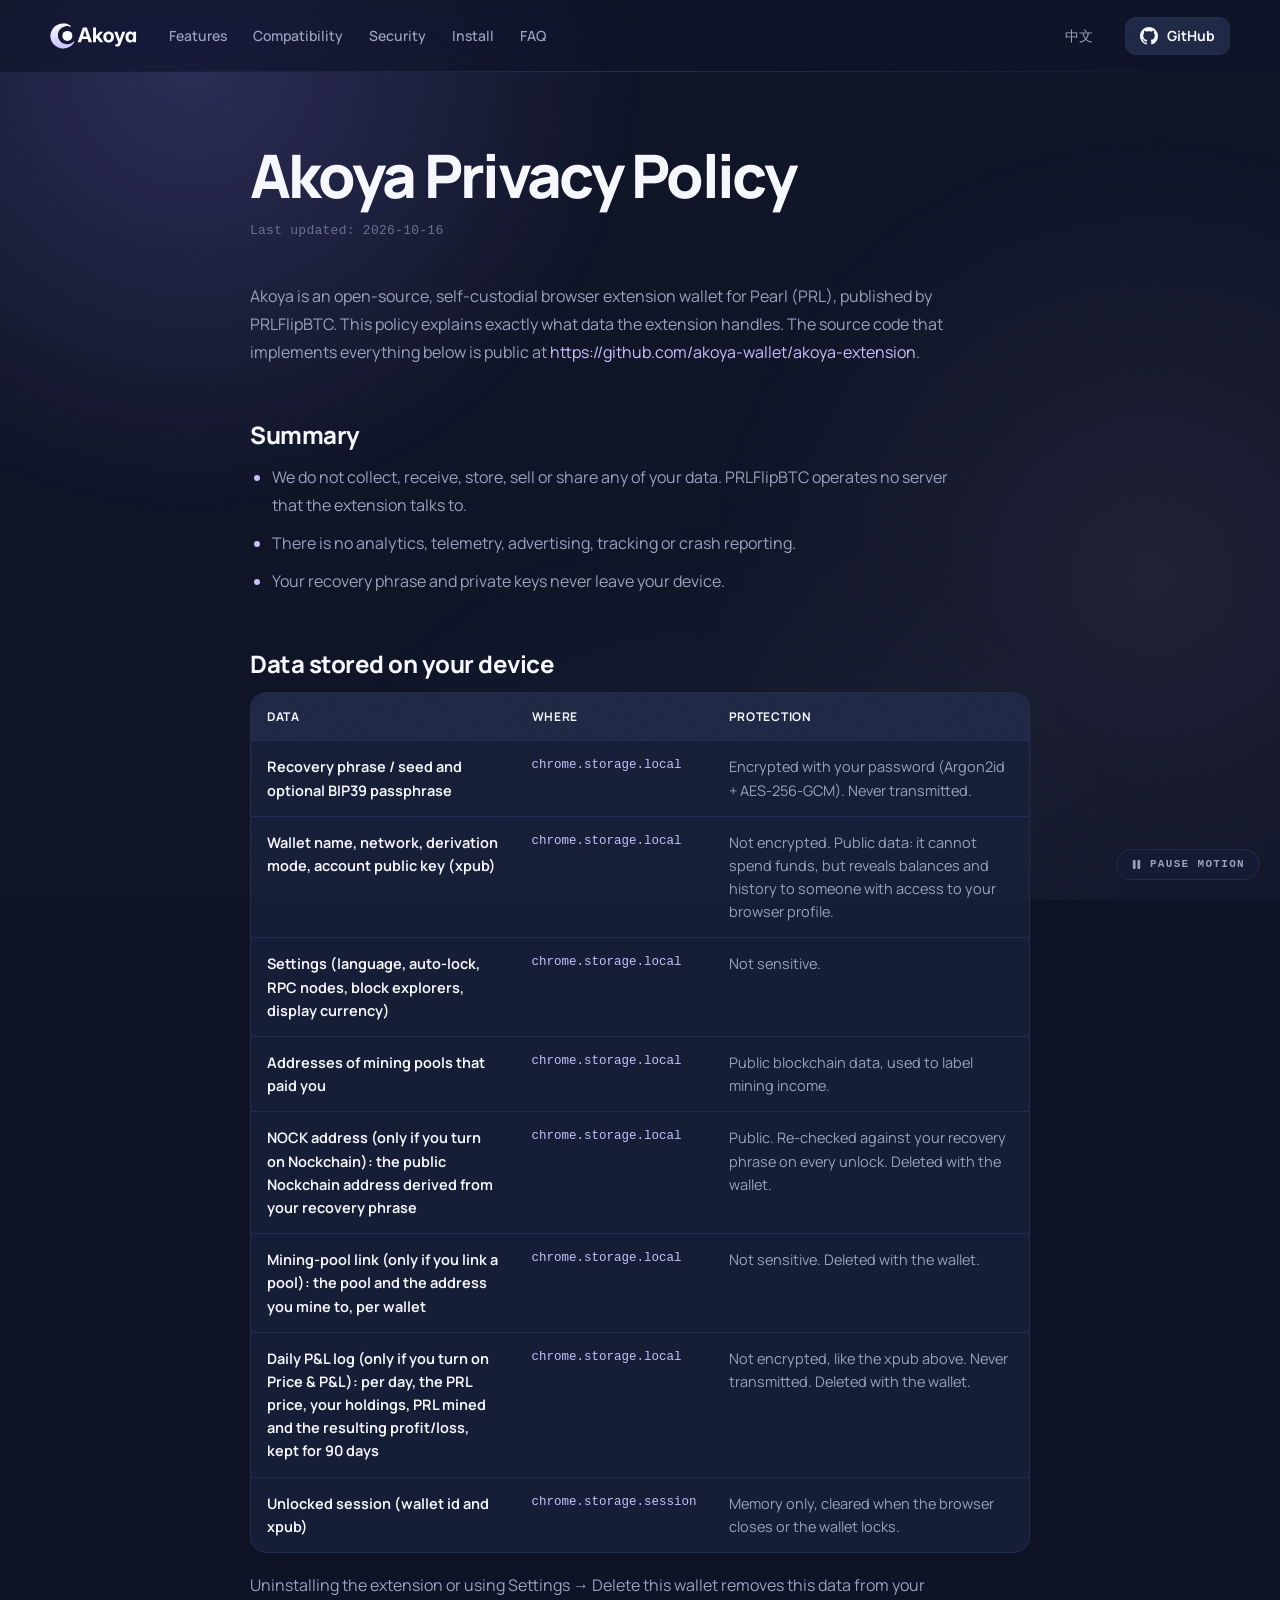
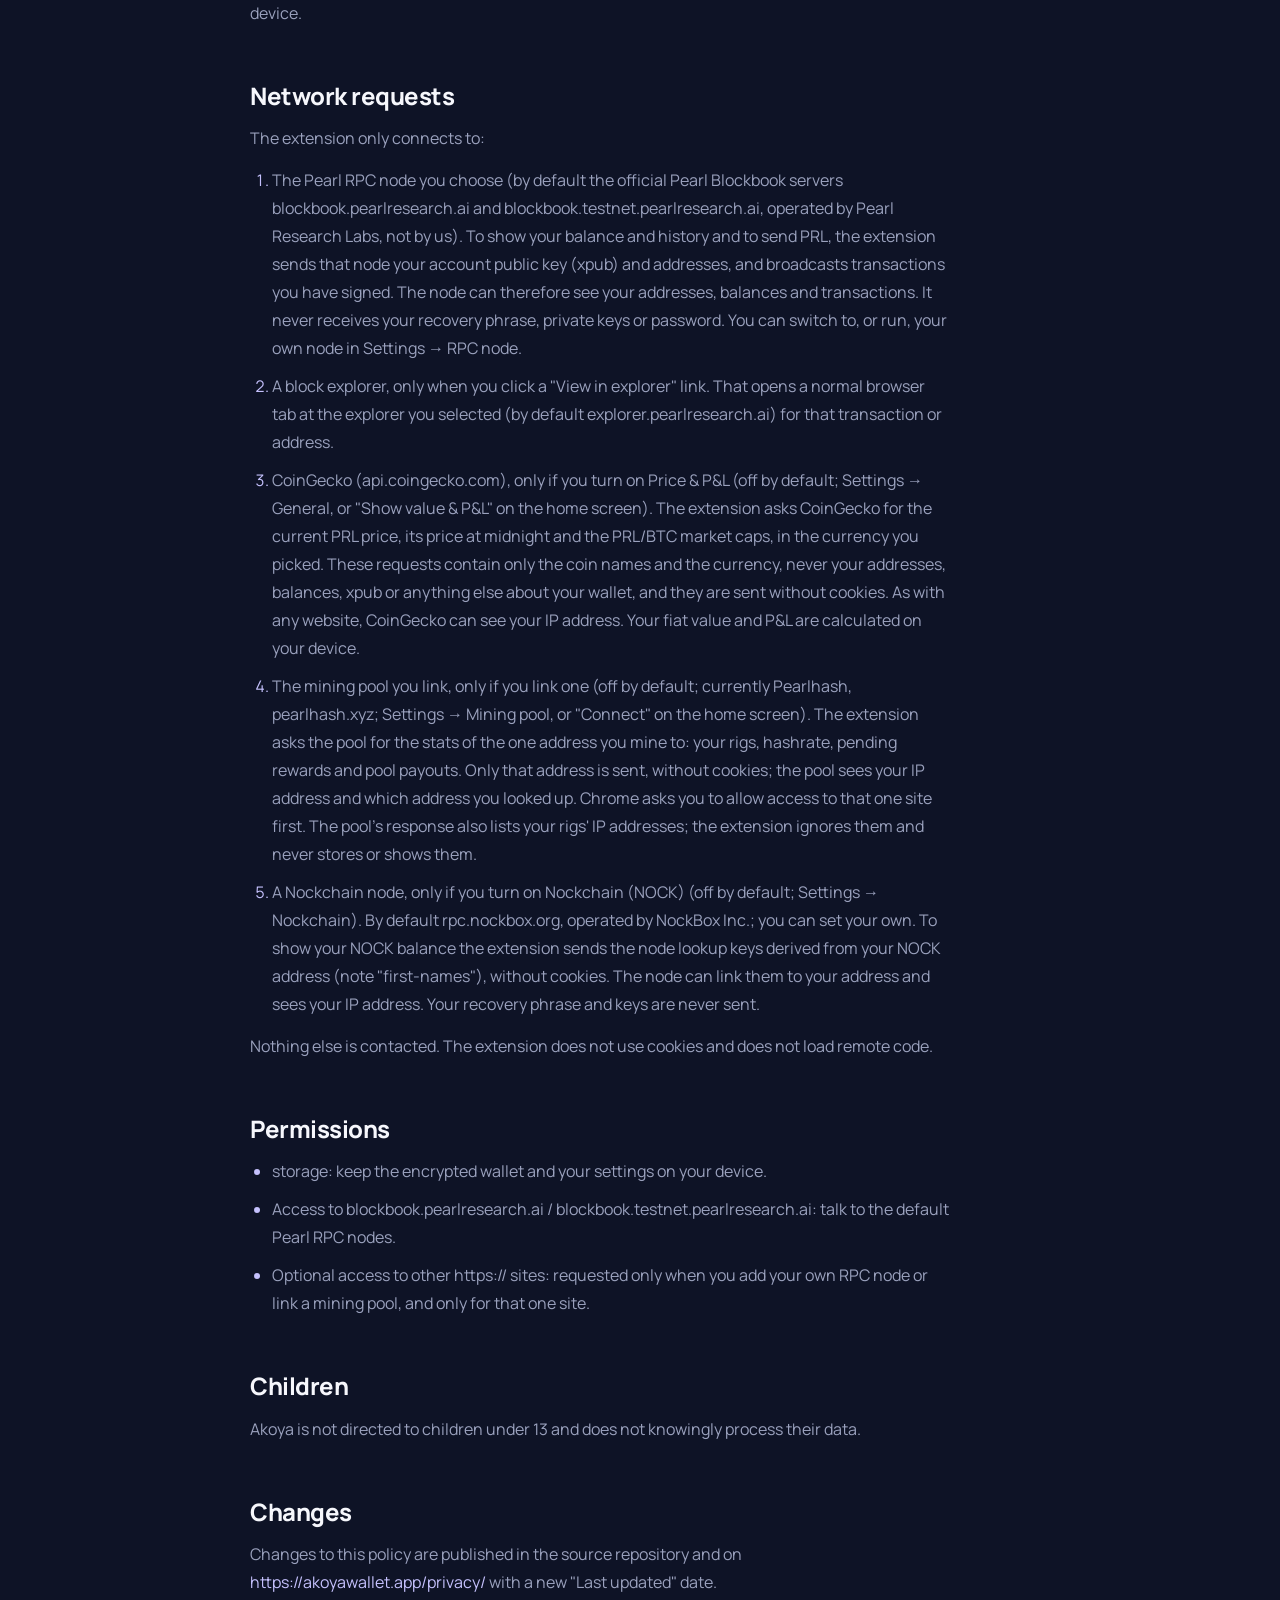
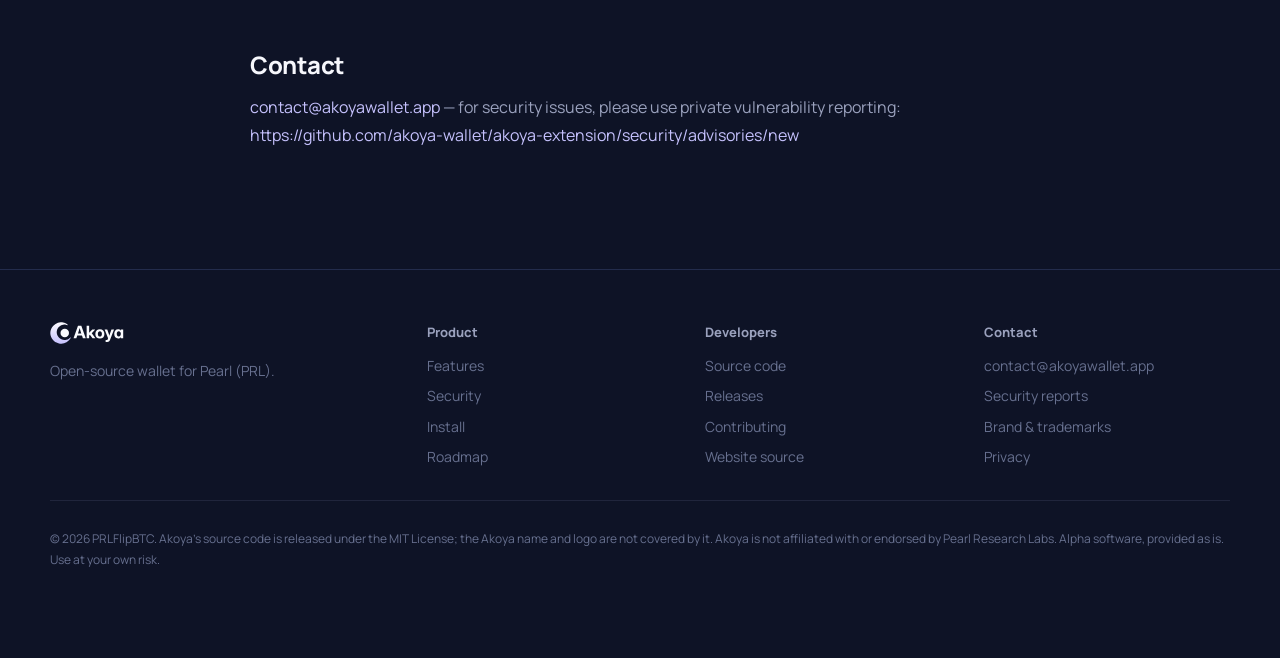
==== commit c9fc0e2c: "v0.3: privacy policy, feature cards, roadmap and FAQ - privacy (en + zh): new stored data (NOCK addr" ====
--- a/privacy/index.html
+++ b/privacy/index.html
@@ -25,7 +25,7 @@
   <meta property="og:image:width" content="1200">
   <meta property="og:image:height" content="630">
   <meta name="twitter:card" content="summary_large_image">
-  <link rel="stylesheet" href="/assets/site.css?v=c5e71b8b16">
+  <link rel="stylesheet" href="/assets/site.css?v=c0d43056c0">
 </head>
 <body>
 <input type="checkbox" id="still" class="still-toggle" aria-label="Pause animations">
@@ -55,7 +55,7 @@
 <article class="policy">
   <div class="wrap">
     <h1>Akoya Privacy Policy</h1>
-    <p class="updated">Last updated: 2026-10-15</p>
+    <p class="updated">Last updated: 2026-10-16</p>
     <p>Akoya is an open-source, self-custodial browser extension wallet for Pearl (PRL), published by PRLFlipBTC. This policy explains exactly what data the extension handles. The source code that implements everything below is public at <a href="https://github.com/akoya-wallet/akoya-extension" rel="noopener">https://github.com/akoya-wallet/akoya-extension</a>.</p>
     <h2 id="summary">Summary</h2>
     <ul>
@@ -70,8 +70,11 @@
         <tbody>
           <tr><th scope="row">Recovery phrase / seed and optional BIP39 passphrase</th><td data-label="Where">chrome.storage.local</td><td data-label="Protection">Encrypted with your password (Argon2id + AES-256-GCM). Never transmitted.</td></tr>
           <tr><th scope="row">Wallet name, network, derivation mode, account public key (xpub)</th><td data-label="Where">chrome.storage.local</td><td data-label="Protection">Not encrypted. Public data: it cannot spend funds, but reveals balances and history to someone with access to your browser profile.</td></tr>
-          <tr><th scope="row">Settings (language, auto-lock, RPC nodes, block explorers)</th><td data-label="Where">chrome.storage.local</td><td data-label="Protection">Not sensitive.</td></tr>
+          <tr><th scope="row">Settings (language, auto-lock, RPC nodes, block explorers, display currency)</th><td data-label="Where">chrome.storage.local</td><td data-label="Protection">Not sensitive.</td></tr>
           <tr><th scope="row">Addresses of mining pools that paid you</th><td data-label="Where">chrome.storage.local</td><td data-label="Protection">Public blockchain data, used to label mining income.</td></tr>
+          <tr><th scope="row">NOCK address (only if you turn on Nockchain): the public Nockchain address derived from your recovery phrase</th><td data-label="Where">chrome.storage.local</td><td data-label="Protection">Public. Re-checked against your recovery phrase on every unlock. Deleted with the wallet.</td></tr>
+          <tr><th scope="row">Mining-pool link (only if you link a pool): the pool and the address you mine to, per wallet</th><td data-label="Where">chrome.storage.local</td><td data-label="Protection">Not sensitive. Deleted with the wallet.</td></tr>
+          <tr><th scope="row">Daily P&amp;L log (only if you turn on Price &amp; P&amp;L): per day, the PRL price, your holdings, PRL mined and the resulting profit/loss, kept for 90 days</th><td data-label="Where">chrome.storage.local</td><td data-label="Protection">Not encrypted, like the xpub above. Never transmitted. Deleted with the wallet.</td></tr>
           <tr><th scope="row">Unlocked session (wallet id and xpub)</th><td data-label="Where">chrome.storage.session</td><td data-label="Protection">Memory only, cleared when the browser closes or the wallet locks.</td></tr>
         </tbody>
       </table>
@@ -82,13 +85,16 @@
     <ol>
       <li>The Pearl RPC node you choose (by default the official Pearl Blockbook servers blockbook.pearlresearch.ai and blockbook.testnet.pearlresearch.ai, operated by Pearl Research Labs, not by us). To show your balance and history and to send PRL, the extension sends that node your account public key (xpub) and addresses, and broadcasts transactions you have signed. The node can therefore see your addresses, balances and transactions. It never receives your recovery phrase, private keys or password. You can switch to, or run, your own node in Settings → RPC node.</li>
       <li>A block explorer, only when you click a "View in explorer" link. That opens a normal browser tab at the explorer you selected (by default explorer.pearlresearch.ai) for that transaction or address.</li>
+      <li>CoinGecko (api.coingecko.com), only if you turn on Price &amp; P&amp;L (off by default; Settings → General, or "Show value &amp; P&amp;L" on the home screen). The extension asks CoinGecko for the current PRL price, its price at midnight and the PRL/BTC market caps, in the currency you picked. These requests contain only the coin names and the currency, never your addresses, balances, xpub or anything else about your wallet, and they are sent without cookies. As with any website, CoinGecko can see your IP address. Your fiat value and P&amp;L are calculated on your device.</li>
+      <li>The mining pool you link, only if you link one (off by default; currently Pearlhash, pearlhash.xyz; Settings → Mining pool, or "Connect" on the home screen). The extension asks the pool for the stats of the one address you mine to: your rigs, hashrate, pending rewards and pool payouts. Only that address is sent, without cookies; the pool sees your IP address and which address you looked up. Chrome asks you to allow access to that one site first. The pool's response also lists your rigs' IP addresses; the extension ignores them and never stores or shows them.</li>
+      <li>A Nockchain node, only if you turn on Nockchain (NOCK) (off by default; Settings → Nockchain). By default rpc.nockbox.org, operated by NockBox Inc.; you can set your own. To show your NOCK balance the extension sends the node lookup keys derived from your NOCK address (note "first-names"), without cookies. The node can link them to your address and sees your IP address. Your recovery phrase and keys are never sent.</li>
     </ol>
     <p>Nothing else is contacted. The extension does not use cookies and does not load remote code.</p>
     <h2 id="permissions">Permissions</h2>
     <ul>
       <li>storage: keep the encrypted wallet and your settings on your device.</li>
       <li>Access to blockbook.pearlresearch.ai / blockbook.testnet.pearlresearch.ai: talk to the default Pearl RPC nodes.</li>
-      <li>Optional access to other https:// sites: requested only when you add your own RPC node, and only for that one site.</li>
+      <li>Optional access to other https:// sites: requested only when you add your own RPC node or link a mining pool, and only for that one site.</li>
     </ul>
     <h2 id="children">Children</h2>
     <p>Akoya is not directed to children under 13 and does not knowingly process their data.</p>
--- a/assets/site.css
+++ b/assets/site.css
@@ -135,7 +135,7 @@
 .flow-foot b { display: block; color: var(--text); font-weight: 700; }
 
 /* stage: pearl, satellites, floating device */
-.stage { position: relative; display: grid; place-items: center; min-height: 660px; perspective: 1400px; }
+.stage { position: relative; display: grid; place-items: center; min-height: 750px; perspective: 1400px; }
 .orb { position: absolute; width: 470px; height: 470px; border-radius: 50%; right: -80px; top: 40px; background: radial-gradient(circle at 34% 30%, #ffffff 0%, #eeebff 13%, #c5c1fd 38%, #7f79cf 68%, #343872 100%); box-shadow: 0 0 140px 50px rgba(197, 193, 253, 0.16); animation: breathe 9s ease-in-out infinite; }
 .orb::before { content: ''; position: absolute; inset: 0; border-radius: 50%; background: conic-gradient(from var(--a), transparent 0deg, rgba(241, 214, 238, 0.6) 60deg, transparent 120deg, rgba(195, 228, 242, 0.55) 200deg, transparent 260deg, rgba(255, 255, 255, 0.4) 320deg, transparent 360deg); mix-blend-mode: soft-light; animation: spin 14s linear infinite; }
 .orb::after { content: ''; position: absolute; inset: 0; border-radius: 50%; background: radial-gradient(circle at 70% 78%, rgba(195, 228, 242, 0.4), transparent 45%), radial-gradient(circle at 22% 70%, rgba(241, 214, 238, 0.4), transparent 40%); }
@@ -152,7 +152,7 @@
 .chip .ci { width: 30px; height: 30px; border-radius: 9px; display: grid; place-items: center; background: rgba(197, 193, 253, 0.14); color: var(--accent); }
 .chip .ci.g { background: rgba(79, 209, 161, 0.14); color: var(--green); }
 .chip .ci svg { width: 16px; height: 16px; }
-.chip.c1 { left: -6px; top: 110px; animation: bob 6s ease-in-out infinite; }
+.chip.c1 { left: -6px; top: 62px; animation: bob 6s ease-in-out infinite; }
 .chip.c2 { right: -34px; bottom: 74px; animation: bob 7s ease-in-out infinite -2.5s; }
 .caption { position: absolute; bottom: 0; left: 0; right: 0; text-align: center; font-size: 12px; color: var(--faint); }
 
@@ -175,10 +175,6 @@
 .odo > span > span { display: block; height: 1em; line-height: 1; }
 .odo.n1 { --to: -1em; } .odo.n2 { --to: -2em; } .odo.n4 { --to: -4em; } .odo.n5 { --to: -5em; } .odo.n8 { --to: -8em; }
 .odo.o2 > span { animation-delay: 0.3s; } .odo.o3 > span { animation-delay: 0.4s; } .odo.o4 > span { animation-delay: 0.5s; } .odo.o5 > span { animation-delay: 0.6s; }
-.popup .sub { margin: 12px auto 0; width: 220px; font-size: 12px; color: var(--amber); }
-.mature { position: relative; height: 4px; margin-top: 8px; border-radius: 4px; background: rgba(255, 196, 107, 0.14); overflow: hidden; }
-.mature i { position: absolute; inset: 0 28% 0 0; border-radius: 4px; background: linear-gradient(90deg, rgba(255, 196, 107, 0.6), var(--amber)); transform-origin: left; animation: grow 2.4s var(--ease) both 0.6s; overflow: hidden; }
-.mature i::after { content: ''; position: absolute; inset: 0; background: linear-gradient(90deg, transparent, rgba(255, 255, 255, 0.75), transparent); transform: translateX(-100%); animation: sheen 2.6s ease-in-out infinite 3s; }
 .popup .actions { display: grid; grid-template-columns: repeat(3, 1fr); gap: 8px; padding: 0 14px; }
 .popup .action { background: var(--surface); border-radius: 14px; padding: 12px 4px 10px; display: flex; flex-direction: column; align-items: center; gap: 6px; font-size: 12px; }
 .popup .action .ic { width: 32px; height: 32px; border-radius: 50%; background: rgba(197, 193, 253, 0.14); color: var(--accent); display: grid; place-items: center; }
@@ -198,6 +194,27 @@
 .popup .m { color: var(--faint); font-size: 11px; font-family: var(--mono); }
 .popup .v { text-align: right; font-weight: 750; font-variant-numeric: tabular-nums; }
 .popup .v.in { color: var(--green); }
+.popup .pill { display: inline-flex; align-items: center; gap: 6px; }
+.popup .pill i { width: 6px; height: 6px; border-radius: 50%; background: var(--green); box-shadow: 0 0 0 3px rgba(79, 209, 161, 0.15); }
+/* value, today's P&L, mined-today chip: arrive after the odometer settles */
+.popup .fiat { margin-top: 10px; font-size: 15px; font-weight: 600; color: var(--muted); font-variant-numeric: tabular-nums; animation: slide-in 0.8s var(--ease) both 1s; }
+.popup .pnl { display: inline-flex; align-items: center; gap: 2px; margin-top: 3px; padding: 3px 6px 3px 10px; border-radius: 999px; font-size: 13px; font-weight: 700; color: var(--green); font-variant-numeric: tabular-nums; animation: slide-in 0.8s var(--ease) both 1.15s, pnl-glow 6s ease-in-out infinite 3s; }
+.popup .pnl svg { width: 13px; height: 13px; opacity: 0.7; }
+.popup .mchip { width: fit-content; margin: 9px auto 0; padding: 5px 10px; border-radius: 999px; font-size: 11px; font-weight: 600; line-height: 1; color: var(--green); background: rgba(79, 209, 161, 0.12); animation: slide-in 0.8s var(--ease) both 1.3s; }
+/* mining pool card + NOCK row */
+.popup .assets { padding: 12px 14px 0; }
+.popup .assets .item:nth-child(1) { animation-delay: 1.4s; } .popup .assets .item:nth-child(2) { animation-delay: 1.55s; }
+.popup .r { text-align: right; flex-shrink: 0; }
+.popup .on { display: inline-flex; align-items: center; gap: 5px; font-size: 11px; font-weight: 700; color: var(--green); }
+.popup .on i { width: 6px; height: 6px; border-radius: 50%; background: currentColor; animation: ping-g 2.4s ease-out infinite 2s; }
+.popup .m.sans { font-family: var(--font); }
+.popup .assets .m { white-space: nowrap; overflow: hidden; text-overflow: ellipsis; }
+.popup .tx.nk { color: var(--accent); background: rgba(197, 193, 253, 0.14); font-weight: 800; font-size: 14px; }
+.popup .v small { margin-left: 3px; font-size: 10px; font-weight: 600; color: var(--muted); }
+.popup .chev { display: grid; color: var(--faint); margin-left: -4px; }
+.popup .chev svg { width: 14px; height: 14px; }
+.popup .day { padding: 0 18px 6px; font-size: 10px; font-weight: 700; letter-spacing: 0.06em; text-transform: uppercase; color: var(--faint); }
+.popup .list:not(.assets) .item:nth-child(1) { animation-delay: 1.75s; } .popup .list:not(.assets) .item:nth-child(2) { animation-delay: 1.9s; }
 .popup .tabs { display: grid; grid-template-columns: repeat(3, 1fr); border-top: 1px solid var(--line); padding: 8px 0 10px; }
 .popup .tabs span { display: flex; flex-direction: column; align-items: center; gap: 3px; font-size: 11px; color: var(--faint); }
 .popup .tabs span.on { color: var(--accent); }
@@ -455,6 +472,7 @@
 @keyframes odo { from { transform: translateY(0); } }
 @keyframes grow { from { transform: scaleX(0); } }
 @keyframes slide-in { from { opacity: 0; transform: translateY(14px); } }
+@keyframes pnl-glow { 0%, 100% { background: transparent; } 35%, 60% { background: rgba(79, 209, 161, 0.12); } }
 @keyframes fresh { 0%, 100% { opacity: 0; } 15%, 45% { opacity: 1; } }
 @keyframes marquee { to { transform: translateX(-50%); } }
 @keyframes rise { from { opacity: 0; transform: translateY(48px); } }
@@ -501,8 +519,10 @@
   .flow-foot { grid-template-columns: minmax(0, 1fr); gap: 10px; }
   .flow-foot p:last-child { text-align: left; }
   .popup { width: 300px; }
-  .chip.c1 { left: -4px; top: 70px; }
-  .chip.c2 { right: -4px; bottom: 110px; }
+  .chip.c1 { left: -4px; top: 2px; }
+  .chip.c2 { display: none; }
+  .popup .assets .m { font-size: 10px; }
+  .popup .assets .item { gap: 8px; padding: 9px 9px 9px 10px; }
   .orb { width: 270px; height: 270px; left: 38%; }
   .bento, .steps, .road { grid-template-columns: minmax(0, 1fr); }
   .card.wide { grid-column: auto; grid-template-columns: minmax(0, 1fr); }
